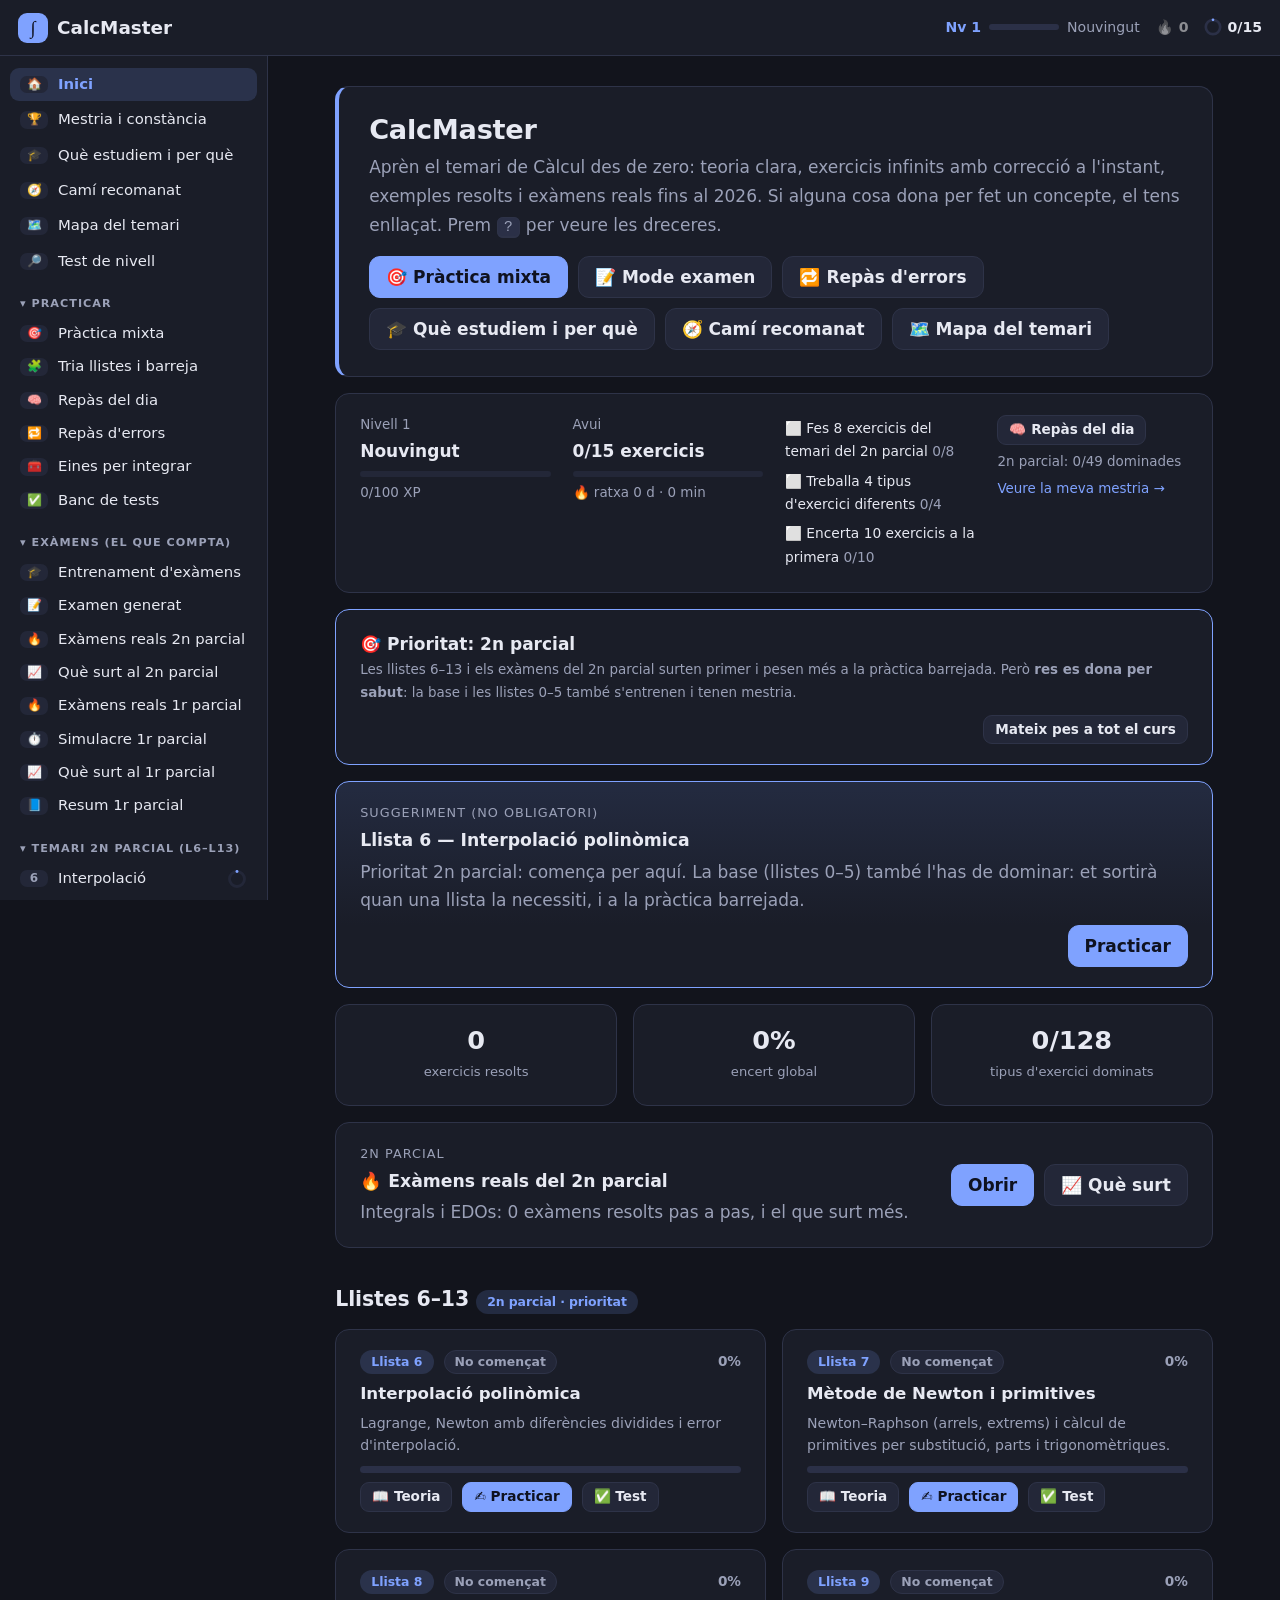
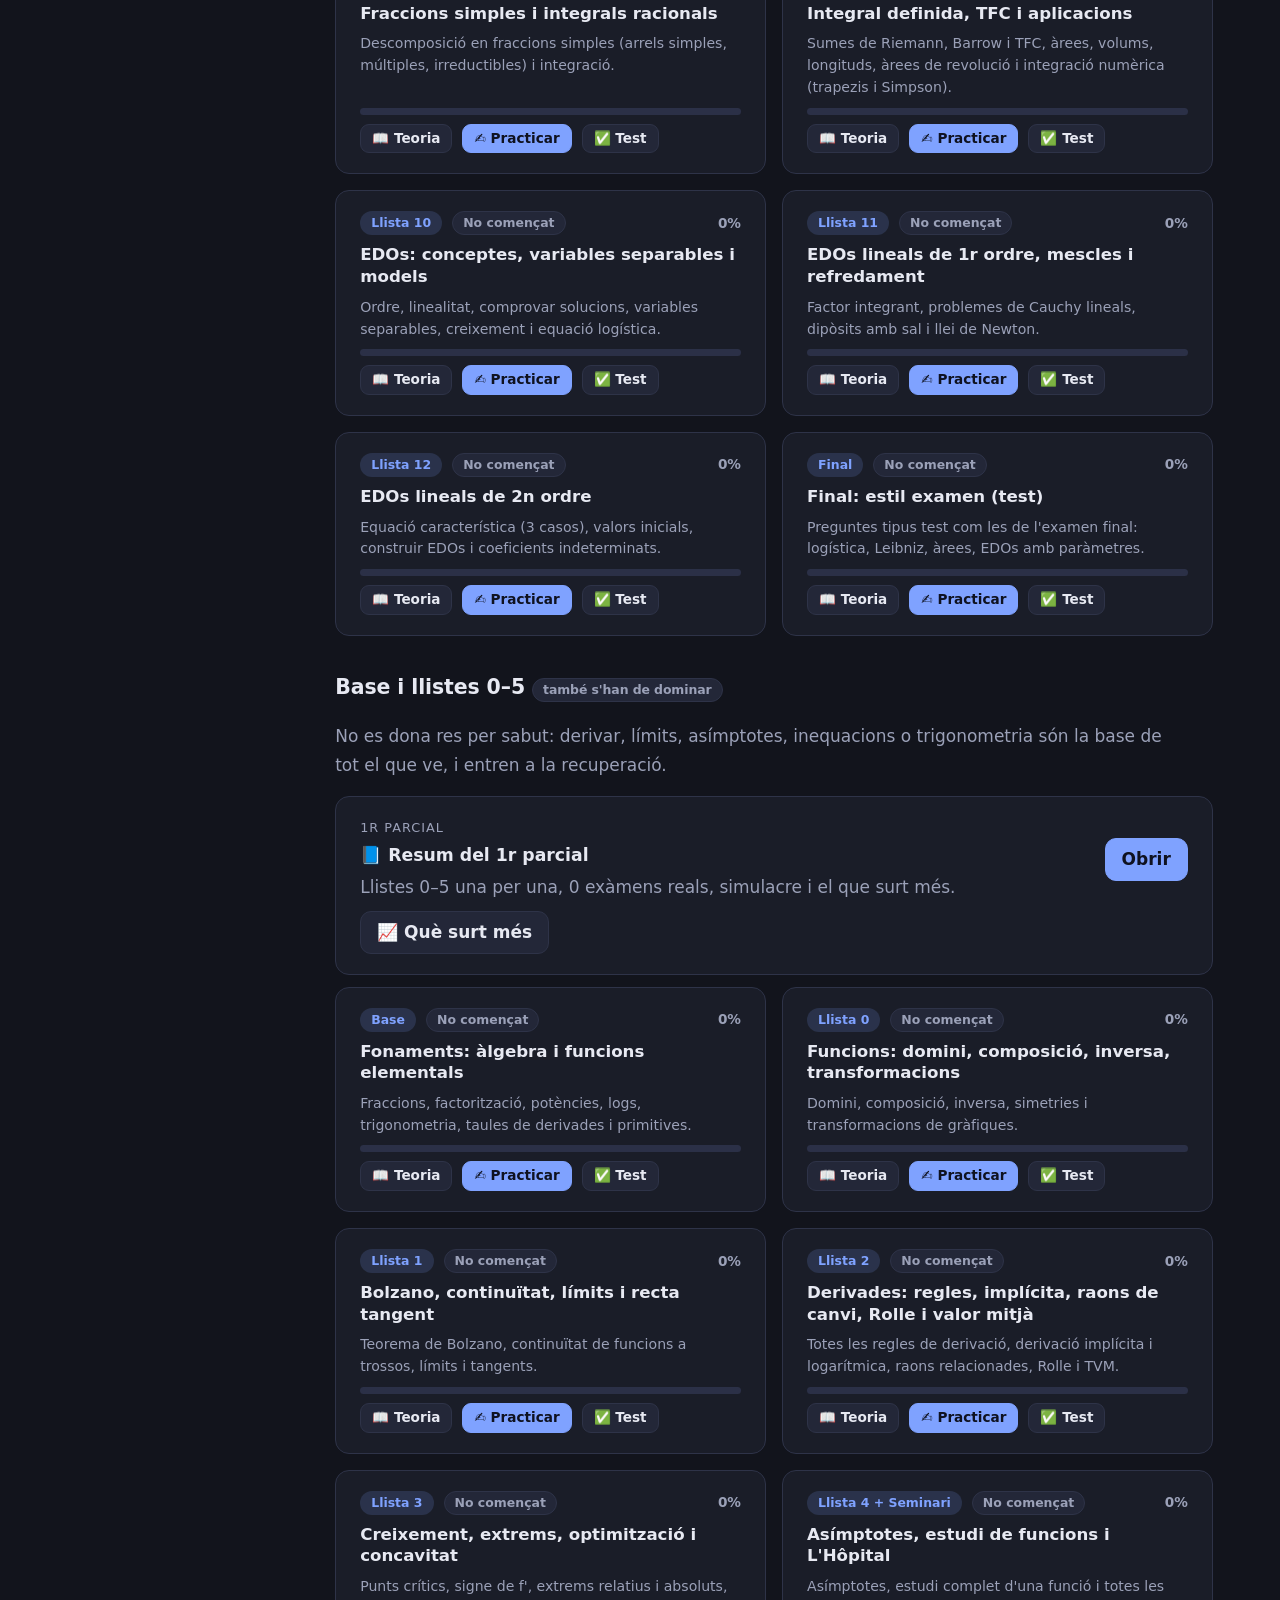
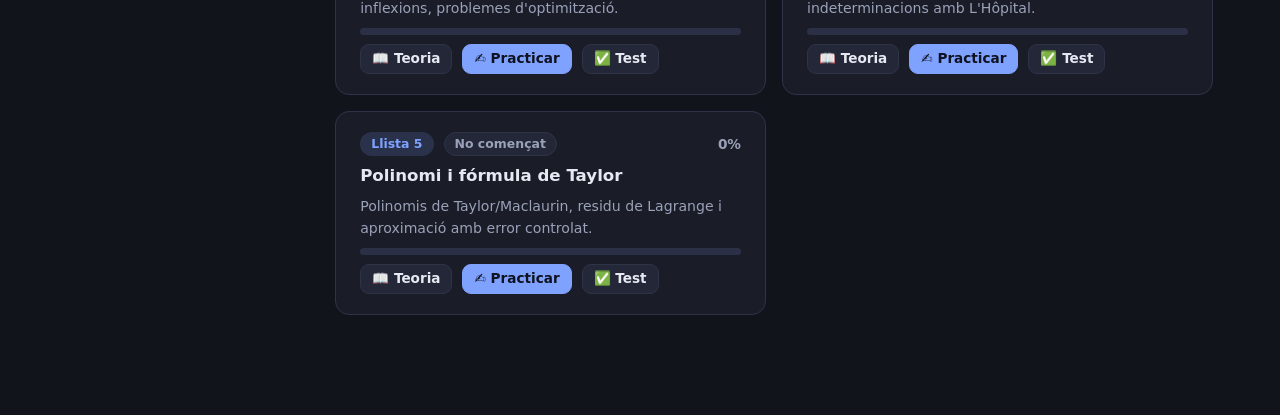
==== index.html @ 6af5364d "Add files via upload" ====
<!doctype html>
<html lang="ca" data-theme="dark">
<head>
<meta charset="utf-8">
<meta name="viewport" content="width=device-width, initial-scale=1">
<meta name="robots" content="noindex, nofollow, noarchive, nosnippet, noimageindex, noai, noimageai">
<meta name="googlebot" content="noindex, nofollow">
<meta name="referrer" content="no-referrer">
<title>CalcMaster — Càlcul</title>
<link rel="stylesheet" href="vendor/katex.min.css">
<link rel="stylesheet" href="css/style.css">
<link rel="icon" href="data:image/svg+xml,<svg xmlns=%22http://www.w3.org/2000/svg%22 viewBox=%220 0 100 100%22><text y=%22.9em%22 font-size=%2290%22>∫</text></svg>">
</head>
<body>
<header class="top">
  <button id="menuBtn" class="icon-btn" aria-label="Menú">☰</button>
  <a href="#/" class="brand"><span class="logo">∫</span> CalcMaster</a>
  <div class="top-stats" id="topStats"></div>
</header>

<div class="layout">
  <nav id="side" class="side" aria-label="Mòduls"></nav>
  <main id="app" class="main" tabindex="-1"></main>
</div>

<script src="vendor/katex.min.js"></script>
<script src="vendor/auto-render.min.js"></script>
<script src="js/math.js"></script>
<script src="js/core.js"></script>
<script src="js/helpers.js"></script>
<script src="js/mod_base.js"></script>
<script src="js/mod_l0.js"></script>
<script src="js/mod_l1.js"></script>
<script src="js/mod_l2.js"></script>
<script src="js/mod_l3.js"></script>
<script src="js/mod_l4.js"></script>
<script src="js/mod_l5.js"></script>
<script src="js/mod_l6.js"></script>
<script src="js/mod_l7.js"></script>
<script src="js/mod_l8.js"></script>
<script src="js/mod_l9.js"></script>
<script src="js/mod_l10.js"></script>
<script src="js/mod_l11.js"></script>
<script src="js/mod_l12.js"></script>
<script src="js/mod_l13.js"></script>
<script src="js/formulari.js"></script>
<script src="p1/legacy/mathparser.js"></script>
<script src="p1/legacy/gens.js"></script>
<script src="p1/legacy/examgen.js"></script>
<script src="p1/data/llistes.js"></script>
<script src="p1/data/exams.js"></script>
<script src="p1/data/quiz.js"></script>
<script src="p1/data/exam2026.js"></script>
<script src="p1/data/plan.js"></script>
<script src="p1/data/teoria.js"></script>
<script src="js/p1_gens.js"></script>
<script src="js/learn.js"></script>
<script src="js/gens_extra.js"></script>
<script src="js/examrel.js"></script>
<script src="js/app.js"></script>
<script src="js/guide.js"></script>
<script src="p2/data/exams_p2.js"></script>
<script src="js/p1_ui.js"></script>
<script src="js/p2_ui.js"></script>
<script src="js/examtrain.js"></script>
<script src="js/mestria.js"></script>
</body>
</html>
---- css/style.css ----
/* CalcMaster — estil fosc, pensat per estudiar sense cansar la vista */
:root {
  color-scheme: dark;
  --bg: #12141c; --panel: #1a1d28; --panel2: #232738; --panel3: #2b3047; --text: #e7e9f2; --muted: #9ba1b8; --border: #2e3348;
  --accent: #7fa2ff; --accent-soft: rgba(127, 162, 255, .16); --accent-ink: #0f1220;
  --ok: #4fd69c; --ok-soft: rgba(79, 214, 156, .13); --bad: #ff7b86; --bad-soft: rgba(255, 123, 134, .13); --warn: #ffc069; --warn-soft: rgba(255, 192, 105, .13);
  --grid: #272c42; --radius: 14px; --side: 268px; --top: 56px;
}
* { box-sizing: border-box; }
[hidden] { display: none !important; }
html { scrollbar-color: var(--panel3) var(--bg); }
.side { scrollbar-width: thin; scrollbar-color: var(--panel3) transparent; }
body { margin: 0; font-family: "Inter", "Segoe UI", system-ui, -apple-system, Roboto, sans-serif; background: var(--bg); color: var(--text); line-height: 1.7; font-size: 17px; }
a { color: var(--accent); text-decoration: none; }
a:hover { text-decoration: underline; }
button { font: inherit; cursor: pointer; color: inherit; }
code, kbd { background: var(--panel3); padding: .08em .45em; border-radius: 6px; font-size: .86em; }
kbd { border: 1px solid var(--border); border-bottom-width: 2px; font-family: ui-monospace, Menlo, Consolas, monospace; }
:focus-visible { outline: 2px solid var(--accent); outline-offset: 2px; }

/* ----- Capçalera ----- */
.top { position: sticky; top: 0; z-index: 30; display: flex; align-items: center; gap: 12px; height: var(--top); padding: 0 18px; background: var(--panel); border-bottom: 1px solid var(--border); }
.brand { font-weight: 800; font-size: 1.15rem; color: var(--text); display: flex; align-items: center; gap: 9px; }
.brand:hover { text-decoration: none; }
.logo { display: inline-grid; place-items: center; width: 30px; height: 30px; border-radius: 9px; background: var(--accent); color: var(--accent-ink); font-size: 1.15rem; font-family: serif; }
.top-stats { margin-left: auto; display: flex; gap: 16px; font-size: .88rem; color: var(--muted); }
.top-stats b { color: var(--text); }
.icon-btn { background: var(--panel2); border: 1px solid var(--border); border-radius: 10px; min-width: 36px; height: 36px; padding: 0 10px; font-size: 1rem; }
.icon-btn:hover { background: var(--panel3); }
#menuBtn { display: none; }

/* ----- Estructura ----- */
.layout { display: grid; grid-template-columns: var(--side) 1fr; min-height: calc(100vh - var(--top)); }
.side { background: var(--panel); border-right: 1px solid var(--border); padding: 12px 10px 24px; overflow-y: auto; position: sticky; top: var(--top); height: calc(100vh - var(--top)); font-size: .93rem; display: flex; flex-direction: column; gap: 2px; }
.side a.item { display: flex; align-items: center; gap: 10px; padding: 7px 10px; border-radius: 9px; color: var(--text); line-height: 1.3; }
.side a.item:hover { background: var(--panel2); text-decoration: none; }
.side a.item.active { background: var(--accent-soft); color: var(--accent); font-weight: 600; }
.side .num { min-width: 28px; text-align: center; font-size: .75rem; font-weight: 700; padding: 1px 4px; border-radius: 7px; background: var(--panel2); color: var(--muted); }
.side .t { flex: 1; }
.side details { margin: 6px 0 0; }
.side summary { list-style: none; cursor: pointer; padding: 8px 10px 4px; font-size: .7rem; letter-spacing: .09em; text-transform: uppercase; color: var(--muted); font-weight: 700; }
.side summary::-webkit-details-marker { display: none; }
.side summary::before { content: "▸ "; } .side details[open] > summary::before { content: "▾ "; }
.side .sidefoot { margin-top: auto; padding-top: 14px; display: flex; gap: 8px; flex-wrap: wrap; }
.ring { width: 20px; height: 20px; flex: none; }
.main { padding: 30px clamp(16px, 4vw, 52px) 100px; max-width: 980px; width: 100%; margin: 0 auto; outline: none; }

/* ----- Tipografia ----- */
h1 { font-size: 1.85rem; line-height: 1.25; margin: 0 0 6px; letter-spacing: -.01em; }
h2 { font-size: 1.28rem; margin: 34px 0 12px; letter-spacing: -.005em; }
h3 { font-size: 1.08rem; margin: 22px 0 8px; }
h4 { margin: 14px 0 6px; }
.lead { color: var(--muted); margin: 0 0 22px; max-width: 70ch; }
.muted { color: var(--muted); } .small { font-size: .84rem; }
p { max-width: 78ch; }

/* ----- Components base ----- */
.card { background: var(--panel); border: 1px solid var(--border); border-radius: var(--radius); padding: 20px 24px; }
.grid { display: grid; gap: 16px; }
.grid.cols2 { grid-template-columns: repeat(auto-fill, minmax(320px, 1fr)); }
.grid.cols3 { grid-template-columns: repeat(auto-fill, minmax(240px, 1fr)); }
.btn { display: inline-flex; align-items: center; gap: 8px; padding: 9px 16px; border-radius: 11px; border: 1px solid var(--border); background: var(--panel2); color: var(--text); font-weight: 600; line-height: 1.3; }
.btn:hover { background: var(--panel3); text-decoration: none; }
.btn.primary { background: var(--accent); border-color: var(--accent); color: var(--accent-ink); }
.btn.primary:hover { filter: brightness(1.08); }
.btn.ok { background: var(--ok); border-color: var(--ok); color: #08261a; }
.btn.ghost { background: transparent; }
.btn.danger { border-color: var(--bad); color: var(--bad); background: transparent; }
.btn.danger:hover { background: var(--bad-soft); }
.btn.sm { padding: 5px 11px; font-size: .85rem; border-radius: 9px; }
.btn:disabled { opacity: .45; cursor: not-allowed; }
.chip { display: inline-block; padding: 1px 10px; border-radius: 999px; background: var(--panel2); color: var(--muted); font-size: .78rem; font-weight: 600; border: 1px solid var(--border); line-height: 1.6; }
.chip.accent { background: var(--accent-soft); color: var(--accent); border-color: transparent; }
.chip.ok { background: var(--ok-soft); color: var(--ok); border-color: transparent; }
.chip.warn { background: var(--warn-soft); color: var(--warn); border-color: transparent; }
.row { display: flex; gap: 10px; flex-wrap: wrap; align-items: center; }
.spacer { flex: 1; }
.bar { height: 7px; border-radius: 6px; background: var(--panel3); overflow: hidden; }
.bar > i { display: block; height: 100%; width: 0; background: var(--accent); border-radius: 6px; transition: width .4s; }
.crumbs { font-size: .86rem; color: var(--muted); margin-bottom: 8px; display: flex; gap: 14px; align-items: center; flex-wrap: wrap; }
.modhead h1 { margin-bottom: 2px; } .modhead .lead { margin-bottom: 10px; }
select, input[type=number], .search { padding: 8px 11px; border-radius: 9px; border: 1px solid var(--border); background: var(--bg); color: var(--text); font: inherit; }
.search { width: 100%; }
.chk { display: inline-flex; align-items: center; gap: 7px; cursor: pointer; font-size: .92rem; }
.chk input, .mixopt input { width: 17px; height: 17px; accent-color: var(--accent); }

/* ----- Inici ----- */
.hero { background: var(--panel); border: 1px solid var(--border); border-left: 4px solid var(--accent); border-radius: var(--radius); padding: 26px 30px; }
.hero h1 { font-size: 1.7rem; }
.hero p { margin: 6px 0 16px; color: var(--muted); }
.stat { text-align: center; }
.stat b { display: block; font-size: 1.6rem; line-height: 1.2; }
.stat span { font-size: .82rem; color: var(--muted); }
.next-card { border-color: var(--accent); background: linear-gradient(180deg, var(--accent-soft), var(--panel) 70%); }
.modcard { display: flex; flex-direction: column; gap: 9px; }
.modcard h3 { margin: 0; font-size: 1.04rem; line-height: 1.3; }
.modcard p { margin: 0; color: var(--muted); font-size: .88rem; flex: 1; line-height: 1.55; }
.pct { font-weight: 800; font-size: .85rem; color: var(--muted); }
.toolcard { display: flex; flex-direction: column; gap: 4px; color: var(--text); } .toolcard:hover { text-decoration: none; border-color: var(--accent); } .toolcard span { color: var(--muted); font-size: .88rem; }
.examcard { display: block; color: var(--text); } .examcard:hover { text-decoration: none; border-color: var(--accent); } .examcard.hot { border-color: var(--warn); }

/* ----- Pestanyes ----- */
.tabs { display: flex; gap: 4px; border-bottom: 1px solid var(--border); margin: 10px 0 18px; flex-wrap: wrap; }
.tabs a { padding: 9px 15px; border-radius: 9px 9px 0 0; color: var(--muted); font-weight: 600; border-bottom: 3px solid transparent; }
.tabs a.active { color: var(--accent); border-bottom-color: var(--accent); }
.tabs a:hover { text-decoration: none; background: var(--panel2); }

/* ----- Teoria i apunts: seccions plegables, text aireat ----- */
.theory { line-height: 1.8; }
.theory p { margin: .7em 0; }
.theory ul, .theory ol { padding-left: 24px; } .theory li { margin: 6px 0; }
.tsec { border: 1px solid var(--border); border-radius: 12px; margin: 10px 0; background: var(--panel); }
.tsec > summary { cursor: pointer; padding: 13px 18px; font-weight: 700; font-size: 1.04rem; list-style: none; }
.tsec > summary::-webkit-details-marker { display: none; }
.tsec > summary::before { content: "▸"; display: inline-block; width: 1.2em; color: var(--accent); transition: transform .15s; }
.tsec[open] > summary::before { transform: rotate(90deg); }
.tsec[open] > summary { border-bottom: 1px solid var(--border); }
.tsec > .tbody { padding: 6px 20px 18px; }
details.theory { margin: 10px 0; } details.theory > summary { cursor: pointer; padding: 2px 0; }
.box { border-radius: 12px; padding: 12px 18px; margin: 14px 0; border: 1px solid var(--border); background: var(--panel2); overflow-x: auto; }
.box.formula { background: var(--accent-soft); border-color: transparent; }
.box.ex { background: var(--ok-soft); border-color: transparent; }
.box.warn { background: var(--warn-soft); border-color: transparent; }
table.tbl { border-collapse: collapse; margin: 12px 0; width: 100%; font-size: .95rem; }
table.tbl td, table.tbl th { border: 1px solid var(--border); padding: 8px 12px; text-align: left; vertical-align: top; }
table.tbl th { background: var(--panel2); }
.katex { font-size: 1.04em; }
.katex-display { overflow-x: auto; overflow-y: hidden; margin: .9em 0; padding: 2px 0; }

/* ----- Pràctica ----- */
.gen-chips { display: flex; flex-wrap: wrap; gap: 8px; margin: 4px 0 18px; }
.gchip { display: inline-flex; align-items: center; gap: 8px; padding: 5px 12px; border-radius: 999px; border: 1px solid var(--border); background: var(--panel); color: var(--text); font-size: .86rem; }
.gchip:hover { text-decoration: none; border-color: var(--accent); }
.gchip.active { border-color: var(--accent); background: var(--accent-soft); font-weight: 600; }
.dot { width: 9px; height: 9px; border-radius: 50%; background: var(--border); display: inline-block; }
.dot.m1 { background: var(--bad); } .dot.m2 { background: var(--warn); } .dot.m3 { background: var(--ok); }
.stars { color: var(--warn); letter-spacing: 1px; }
.sessbar { display: flex; gap: 16px; align-items: center; flex-wrap: wrap; margin-bottom: 14px; font-size: .9rem; color: var(--muted); }
.sessbar b { color: var(--text); }
.qcard { background: var(--panel); border: 1px solid var(--border); border-radius: var(--radius); padding: 22px 26px; margin-bottom: 20px; }
.qcard.ok { border-color: var(--ok); } .qcard.bad { border-color: var(--bad); }
.qcard.split { display: grid; grid-template-columns: minmax(0, 1fr); gap: 0 28px; }
.qmeta { display: flex; gap: 8px; align-items: center; flex-wrap: wrap; font-size: .82rem; color: var(--muted); margin-bottom: 12px; }
.qtext { font-size: 1.1rem; margin: 6px 0 16px; overflow-x: auto; line-height: 1.8; }
.qtext .katex { font-size: 1.1em; }
canvas.plot { width: 100%; max-width: 520px; height: 260px; border: 1px solid var(--border); border-radius: 12px; background: var(--panel2); margin: 4px 0 14px; display: block; }
.answers { display: grid; gap: 10px; margin: 8px 0 6px; }
.ansrow { display: flex; gap: 10px; align-items: center; flex-wrap: wrap; }
.ansrow label { min-width: 90px; }
input.ans { flex: 1; min-width: 180px; max-width: 460px; padding: 11px 14px; font: 1.05rem ui-monospace, "SF Mono", Menlo, Consolas, monospace; background: var(--bg); color: var(--text); border: 2px solid var(--border); border-radius: 11px; outline: none; }
input.ans:focus { border-color: var(--accent); }
input.ans.good { border-color: var(--ok); background: var(--ok-soft); }
input.ans.wrong { border-color: var(--bad); background: var(--bad-soft); }
.preview { min-height: 2.3em; color: var(--muted); padding: 2px 4px; overflow-x: auto; }
.mc { display: grid; gap: 8px; margin: 6px 0; counter-reset: opt; }
.mc label.opt { display: flex; gap: 12px; align-items: center; padding: 11px 15px; border: 2px solid var(--border); border-radius: 12px; cursor: pointer; background: var(--bg); }
.mc label.opt::before { counter-increment: opt; content: counter(opt); min-width: 22px; height: 22px; display: inline-grid; place-items: center; border-radius: 6px; background: var(--panel3); color: var(--muted); font-size: .78rem; font-weight: 700; }
.mc label.opt:hover { border-color: var(--accent); }
.mc label.opt.sel { border-color: var(--accent); background: var(--accent-soft); }
.mc label.opt.good { border-color: var(--ok); background: var(--ok-soft); }
.mc label.opt.wrong { border-color: var(--bad); background: var(--bad-soft); }
.mc input { display: none; }
.kbd { display: flex; flex-wrap: wrap; gap: 6px; margin: 6px 0 8px; }
.kbd button { padding: 2px 10px; border-radius: 8px; border: 1px solid var(--border); background: var(--panel2); font: .88rem ui-monospace, Menlo, monospace; }
.kbd button:hover { background: var(--accent-soft); }
.actions { display: flex; gap: 10px; flex-wrap: nowrap; margin: 8px 0 12px; }
.actions .btn { white-space: nowrap; }
.actions .btn:disabled { opacity: .45; cursor: default; }
@media (max-width: 520px) { .actions { flex-wrap: wrap; } }
.actions .btn kbd { margin-left: 4px; font-size: .72rem; opacity: .8; background: transparent; }
.qside { min-width: 0; }
.fb { margin-top: 14px; padding: 11px 16px; border-radius: 12px; font-weight: 600; }
.fb.ok { background: var(--ok-soft); color: var(--ok); } .fb.bad { background: var(--bad-soft); color: var(--bad); } .fb.info { background: var(--warn-soft); color: var(--warn); }
.fb a { text-decoration: underline; }
.hintbox { margin-top: 14px; padding: 12px 18px; border-radius: 12px; background: var(--warn-soft); border-left: 4px solid var(--warn); }
.hintbox ol { margin: 6px 0 0; padding-left: 22px; } .hintbox li { margin: 8px 0; }
.help { font-size: .86rem; color: var(--muted); margin-top: 8px; }
.help summary { cursor: pointer; }

/* ----- Solucions: pas a pas, ben separades ----- */
.sol { margin-top: 14px; padding: 16px 20px; border-radius: 12px; background: var(--panel2); border: 1px solid var(--border); }
.sol .tag { font-size: .72rem; text-transform: uppercase; letter-spacing: .1em; color: var(--ok); font-weight: 700; }
.sol .ans-line { margin: 8px 0 14px; padding: 12px 16px; border-radius: 10px; background: var(--ok-soft); font-size: 1.08rem; overflow-x: auto; }
.sol ol { list-style: none; counter-reset: st; margin: 0; padding: 0; }
.sol ol > li { counter-increment: st; position: relative; margin: 0 0 12px; padding: 10px 14px 10px 46px; background: var(--panel); border: 1px solid var(--border); border-radius: 10px; line-height: 1.8; overflow-x: auto; }
.sol ol > li::before { content: counter(st); position: absolute; left: 12px; top: 11px; width: 24px; height: 24px; display: grid; place-items: center; border-radius: 50%; background: var(--accent-soft); color: var(--accent); font-size: .8rem; font-weight: 700; }
.solbox { margin-top: 10px; padding: 14px 18px; border-radius: 12px; background: var(--panel2); border: 1px solid var(--border); overflow-x: auto; }
.solbox .st { margin: 0 0 12px; padding: 10px 14px; background: var(--panel); border: 1px solid var(--border); border-left: 3px solid var(--accent); border-radius: 8px; line-height: 1.85; }
.solbox .st:last-child { margin-bottom: 0; }
.solbox .st.res { border-left-color: var(--ok); background: var(--ok-soft); }
.solbox .katex-display { margin: .6em 0; }

/* ----- Examen ----- */
.exam-top { position: sticky; top: var(--top); z-index: 20; display: flex; gap: 14px; align-items: center; padding: 10px 16px; background: var(--panel); border: 1px solid var(--border); border-radius: 12px; margin-bottom: 14px; }
.timer { font: 700 1.25rem ui-monospace, Menlo, monospace; } .timer.low { color: var(--bad); }
.qnum { display: inline-grid; place-items: center; min-width: 28px; height: 28px; border-radius: 8px; background: var(--accent); color: var(--accent-ink); font-weight: 700; padding: 0 6px; }
.score-big { font-size: 3rem; font-weight: 800; line-height: 1; }
.pill-row { display: flex; gap: 8px; flex-wrap: wrap; }
.optlist label { display: flex; gap: 8px; align-items: center; padding: 6px 0; }

/* ----- Mapa de progrés ----- */
.hm { width: 100%; border-collapse: collapse; font-size: .9rem; }
.hm td, .hm th { padding: 7px 8px; border-bottom: 1px solid var(--border); text-align: left; }
.hm .cell { display: inline-block; min-width: 54px; padding: 2px 8px; border-radius: 8px; text-align: center; font-weight: 700; font-size: .8rem; }
.cell.m0 { background: var(--panel2); color: var(--muted); } .cell.m1 { background: var(--bad-soft); color: var(--bad); } .cell.m2 { background: var(--warn-soft); color: var(--warn); } .cell.m3 { background: var(--ok-soft); color: var(--ok); }

/* ----- Camí recomanat ----- */
.path { position: relative; margin: 10px 0 0 14px; padding-left: 28px; border-left: 2px solid var(--border); }
.pstep { position: relative; padding: 14px 18px; margin: 0 0 14px; background: var(--panel); border: 1px solid var(--border); border-radius: var(--radius); }
.pstep::before { content: ""; position: absolute; left: -37px; top: 22px; width: 14px; height: 14px; border-radius: 50%; background: var(--panel3); border: 2px solid var(--border); }
.pstep.done::before { background: var(--ok); border-color: var(--ok); } .pstep.cur::before { background: var(--accent); border-color: var(--accent); box-shadow: 0 0 0 5px var(--accent-soft); }
.pstep.cur { border-color: var(--accent); }
.pstep h3 { margin: 0 0 2px; font-size: 1.02rem; }
.tipcard { margin: 0 0 14px; padding: 10px 16px; border-radius: 12px; background: var(--accent-soft); border: 1px solid transparent; font-size: .94rem; }
.tipcard ul { margin: 4px 0; padding-left: 20px; }
.tipcard .x { float: right; background: none; border: 0; color: var(--muted); font-size: 1.1rem; line-height: 1; }

/* ----- 1r Parcial ----- */
.litem.isdone { border-color: var(--ok); }
.litem, .epart, .exprob { margin-bottom: 14px; }
.chkrow { margin-top: 8px; gap: 8px; } .chkrow input.ans { width: 160px; min-width: 120px; }
.okc { color: var(--ok); font-weight: 700; } .badc { color: var(--bad); font-weight: 700; }
.tier { display: inline-grid; place-items: center; width: 26px; height: 26px; border-radius: 8px; font-weight: 800; color: #14161f; background: var(--muted); flex: none; }
.tier.tS { background: var(--bad); } .tier.tA { background: var(--warn); } .tier.tB { background: var(--accent); }
.topicrow { padding: 8px 0; border-bottom: 1px solid var(--border); } .topicrow:last-child { border: 0; }
table.temes td.c { text-align: center; color: var(--accent); font-size: 1.1rem; } table.temes th { font-size: .72rem; }
.exampart { padding: 10px 0; border-top: 1px dashed var(--border); } .exampart:first-of-type { border-top: 0; }
.soltoggle { margin-top: 8px; }
.mixgrid { display: grid; grid-template-columns: repeat(auto-fill, minmax(240px, 1fr)); gap: 8px; }
.mixopt { display: flex; align-items: center; gap: 9px; padding: 8px 12px; border: 1px solid var(--border); border-radius: 10px; background: var(--panel2); cursor: pointer; }
.mixopt .t { flex: 1; } .mixopt .num { font-weight: 700; font-size: .78rem; color: var(--muted); }
.mixh { margin: 16px 0 8px; font-size: .74rem; text-transform: uppercase; letter-spacing: .09em; color: var(--muted); }
.frame { width: 100%; height: 78vh; border: 1px solid var(--border); border-radius: var(--radius); background: var(--panel); }
.resrow { padding: 7px 0; border-bottom: 1px solid var(--border); } .resrow:last-child { border: 0; }
.xq { background: var(--panel); border: 1px solid var(--border); border-radius: var(--radius); padding: 16px 20px; margin: 14px 0; display: flex; flex-direction: column; gap: 9px; }
.xq-stem { line-height: 1.7; } .xq-stem .chip { margin-left: 8px; }
.xopt { text-align: left; padding: 10px 14px; border-radius: 10px; border: 1px solid var(--border); background: var(--bg); color: var(--text); font: inherit; }
.xopt:hover:not(:disabled) { border-color: var(--accent); } .xopt.sel { border-color: var(--accent); background: var(--accent-soft); }
.xopt.good { border-color: var(--ok); background: var(--ok-soft); } .xopt.wrong { border-color: var(--bad); background: var(--bad-soft); } .xopt:disabled { cursor: default; }
.xl { font-weight: 700; color: var(--muted); margin-right: 6px; }
.xq-exp { padding: 11px 14px; border-radius: 10px; background: var(--panel2); border-left: 4px solid var(--accent); }
.plot { margin: 12px 0; } .plot-svg { width: 100%; max-width: 460px; background: var(--panel); border: 1px solid var(--border); border-radius: 10px; }
.plot-grid { stroke: var(--grid); stroke-width: 1; } .plot-axis { stroke: var(--muted); stroke-width: 1.3; } .plot-label { fill: var(--muted); font-size: 10px; }
.plot-asym { stroke: var(--warn); stroke-dasharray: 5 4; stroke-width: 1.4; } .plot-curve { fill: none; stroke: var(--accent); stroke-width: 2.4; } .plot-pt { fill: var(--bad); }

/* ----- Referències «cal saber» i panell lateral de teoria ----- */
.refs { display: flex; flex-wrap: wrap; gap: 6px; align-items: center; margin: 10px 0 4px; font-size: .86rem; }
.refs .rlab { color: var(--muted); font-weight: 600; margin-right: 2px; }
.ref { display: inline-flex; align-items: center; gap: 5px; padding: 2px 10px; border-radius: 999px; border: 1px dashed var(--accent); background: transparent; color: var(--accent); font-size: .84rem; font-weight: 600; line-height: 1.6; }
.ref::before { content: "📖"; font-size: .8em; }
.ref:hover { background: var(--accent-soft); border-style: solid; }
.fb .refs { font-weight: 400; }
.drawer { position: fixed; z-index: 60; top: var(--top); right: 0; bottom: 0; width: min(560px, 100vw); background: var(--panel); border-left: 1px solid var(--border); box-shadow: -18px 0 40px rgba(0, 0, 0, .45); display: flex; flex-direction: column; }
.drawer[hidden] { display: none; }
.dhead { display: flex; align-items: center; gap: 10px; padding: 12px 18px; border-bottom: 1px solid var(--border); font-size: 1.05rem; }
.dhead .x { margin-left: auto; background: var(--panel2); border: 1px solid var(--border); border-radius: 9px; width: 34px; height: 34px; font-size: 1.2rem; line-height: 1; }
.dbody { padding: 14px 20px 40px; overflow-y: auto; flex: 1; }
.dbody h3 { margin-top: 18px; }
.dshort { padding: 12px 16px; border-radius: 12px; background: var(--accent-soft); line-height: 1.8; }

/* ----- Introducció de cada llista ----- */
.intro { padding: 16px 20px; margin: 0 0 16px; border-radius: var(--radius); background: linear-gradient(180deg, var(--accent-soft), var(--panel) 85%); border: 1px solid var(--border); }
.intro .ilab { font-size: .75rem; text-transform: uppercase; letter-spacing: .09em; font-weight: 700; color: var(--accent); }
.intro p { margin: 6px 0; }

/* ----- Pràctica: selector i columna d'ajuda ----- */
.gensel { display: grid; grid-template-columns: auto minmax(0, 1fr) auto; gap: 8px 12px; align-items: center; padding: 12px 16px; margin: 0 0 14px; background: var(--panel); border: 1px solid var(--border); border-radius: var(--radius); }
.gensel label { font-weight: 700; font-size: .92rem; }
.gensel select { width: 100%; min-width: 0; }
.gensel .gdesc { grid-column: 1 / -1; color: var(--muted); font-size: .92rem; line-height: 1.6; }
@media (max-width: 640px) { .gensel { grid-template-columns: 1fr; } }
.needbox { padding: 12px 16px; border-radius: 12px; background: var(--panel2); border: 1px solid var(--border); font-size: .93rem; line-height: 1.6; }
.needbox .about > div { margin-top: 2px; }
.needbox .refs { margin-bottom: 0; }
.sol.example { border-color: var(--accent); }
.sol.example .tag { color: var(--accent); }
.sol .qtext { font-size: 1rem; margin: 6px 0 4px; }

/* ----- Test de nivell ----- */
.diag { display: grid; gap: 6px; }
.drow { display: grid; grid-template-columns: 34px 1fr auto; gap: 10px; align-items: center; padding: 8px 12px; border-radius: 10px; border: 1px solid var(--border); color: var(--text); background: var(--panel2); }
.drow:hover { text-decoration: none; border-color: var(--accent); }
.drow .dn { font-weight: 800; color: var(--muted); text-align: center; }
.drow.good b { color: var(--ok); } .drow.mid b { color: var(--warn); } .drow.bad b { color: var(--bad); }
.drow.bad { border-left: 4px solid var(--bad); } .drow.mid { border-left: 4px solid var(--warn); } .drow.good { border-left: 4px solid var(--ok); }
canvas.plot.big { max-width: none; height: 380px; margin-top: 14px; }
input.ans.num { flex: 0 0 90px; min-width: 70px; }

/* ----- Què surt més ----- */
.legend { display: flex; flex-wrap: wrap; gap: 8px 20px; margin: 0 0 6px; color: var(--muted); font-size: .9rem; }
.legend > span { display: inline-flex; gap: 8px; align-items: center; }
.legend .tier, h2 .tier { width: 24px; height: 24px; font-size: .85rem; }
h2 .tier { margin-right: 6px; vertical-align: -3px; }
.topics { display: grid; gap: 14px; grid-template-columns: repeat(auto-fill, minmax(380px, 1fr)); }
.topic { background: var(--panel); border: 1px solid var(--border); border-left: 4px solid var(--muted); border-radius: var(--radius); padding: 16px 18px; display: flex; flex-direction: column; gap: 10px; margin: 0; }
.topic.tS { border-left-color: var(--bad); } .topic.tA { border-left-color: var(--warn); } .topic.tB { border-left-color: var(--accent); }
.topic p { margin: 0; color: var(--muted); font-size: .92rem; line-height: 1.6; }
.topic-h { display: grid; grid-template-columns: auto 1fr auto; gap: 12px; align-items: start; }
.topic-t b { line-height: 1.35; display: block; }
.freq { text-align: right; line-height: 1.1; } .freq b { font-size: 1.3rem; display: block; } .freq span { font-size: .72rem; color: var(--muted); }
.freqbar { height: 6px; border-radius: 6px; background: var(--panel3); overflow: hidden; } .freqbar i { display: block; height: 100%; background: var(--accent); border-radius: 6px; }
.topic.tS .freqbar i { background: var(--bad); } .topic.tA .freqbar i { background: var(--warn); }
.years { display: flex; flex-wrap: wrap; gap: 4px; }
.yr { font-size: .7rem; padding: 1px 6px; border-radius: 6px; background: var(--panel2); color: var(--muted); opacity: .55; font-weight: 600; }
.yr.on { background: var(--accent-soft); color: var(--accent); opacity: 1; }
@media (max-width: 520px) { .topics { grid-template-columns: 1fr; } }

/* ----- Mapa del temari ----- */
.main:has(.graphwrap) { max-width: 1240px; }
.mapbar { display: flex; flex-wrap: wrap; gap: 12px 24px; align-items: center; margin: 0 0 14px; padding: 12px 16px; background: var(--panel); border: 1px solid var(--border); border-radius: var(--radius); }
.mapbar .seg { display: flex; gap: 6px; }
.maplegend { display: flex; gap: 14px; flex-wrap: wrap; font-size: .85rem; color: var(--muted); }
.maplegend span { display: inline-flex; align-items: center; gap: 6px; }
.lg { width: 14px; height: 14px; border-radius: 4px; display: inline-block; border: 2px solid var(--border); background: var(--panel2); }
.lg.s1 { border-color: var(--bad); background: var(--bad-soft); } .lg.s2 { border-color: var(--warn); background: var(--warn-soft); } .lg.s3 { border-color: var(--ok); background: var(--ok); }
.mapprog { margin-left: auto; min-width: 190px; font-size: .88rem; color: var(--muted); } .mapprog b { color: var(--ok); font-size: 1.05rem; } .mapprog .bar > i { background: var(--ok); }
.graphwrap { background: var(--panel); border: 1px solid var(--border); border-radius: var(--radius); padding: 10px; }
svg.graph { width: 100%; height: auto; display: block; font-family: inherit; }
svg.graph .band { stroke: var(--grid); stroke-dasharray: 3 5; }
svg.graph .rowlab { fill: var(--muted); font-size: 12px; font-weight: 700; }
svg.graph .edge { fill: none; stroke: var(--panel3); stroke-width: 1.6; transition: opacity .15s; }
svg.graph .edge.ok { stroke: rgba(79, 214, 156, .55); }
svg.graph .arrow { fill: var(--panel3); } svg.graph .arrow.ok { fill: rgba(79, 214, 156, .8); }
svg.graph .gnode { cursor: pointer; transition: opacity .15s; outline: none; }
svg.graph .nbox { fill: var(--panel2); stroke: var(--border); stroke-width: 1.5; }
svg.graph .ntxt { fill: var(--text); font-size: 12.5px; font-weight: 600; }
svg.graph .nbar { fill: var(--panel3); } svg.graph .nfill { fill: var(--accent); }
svg.graph .s1 .nbox { fill: var(--bad-soft); stroke: var(--bad); } svg.graph .s1 .nfill { fill: var(--bad); }
svg.graph .s2 .nbox { fill: var(--warn-soft); stroke: var(--warn); } svg.graph .s2 .nfill { fill: var(--warn); }
svg.graph .s3 .nbox { fill: rgba(79, 214, 156, .22); stroke: var(--ok); stroke-width: 2.2; } svg.graph .s3 .nfill { fill: var(--ok); }
svg.graph .ncheck { fill: var(--ok); font-size: 15px; font-weight: 800; }
svg.graph .gnode:hover .nbox, svg.graph .gnode:focus .nbox { stroke: var(--accent); stroke-width: 2.6; }
svg.graph.focus .gnode:not(.on) { opacity: .22; }
svg.graph.focus .edge { opacity: .12; }
svg.graph.focus .edge.on { opacity: 1; stroke: var(--accent); stroke-width: 2.4; }
svg.graph.focus .gnode.anc .nbox { stroke-dasharray: 5 3; }
.mapgens { display: grid; gap: 4px; margin: 0 0 14px; padding: 10px 12px; border-radius: 12px; background: var(--panel2); }
.mapgens .gl { display: grid; grid-template-columns: 12px 1fr auto; gap: 8px; align-items: center; padding: 4px 6px; border-radius: 8px; color: var(--text); font-size: .92rem; }
.mapgens .gl:hover { background: var(--panel3); text-decoration: none; }

/* ----- On som (context de cada llista) ----- */
.onsom { margin: 0 0 12px; border: 1px solid var(--border); border-radius: 12px; background: var(--panel); }
.onsom > summary { list-style: none; cursor: pointer; display: flex; flex-wrap: wrap; gap: 4px 14px; align-items: baseline; padding: 9px 14px; font-size: .92rem; }
.onsom > summary::-webkit-details-marker { display: none; }
.onsom > summary::after { content: "Per què? ▸"; margin-left: auto; color: var(--accent); font-size: .82rem; font-weight: 600; }
.onsom[open] > summary::after { content: "Amaga ▾"; }
.onsom .ob { font-weight: 700; color: var(--accent); white-space: nowrap; }
.onsom .oq { font-weight: 600; }
.onsom .ox { color: var(--muted); font-size: .82rem; }
.onsom[open] > summary { border-bottom: 1px solid var(--border); }
.onsom .ogrid { display: grid; grid-template-columns: repeat(auto-fit, minmax(220px, 1fr)); gap: 12px; padding: 12px 14px 4px; }
.onsom .ogrid b { font-size: .74rem; text-transform: uppercase; letter-spacing: .08em; color: var(--muted); }
.onsom .ogrid p { margin: 4px 0 0; font-size: .93rem; line-height: 1.6; }
.onsom > .small { padding: 4px 14px 12px; }

/* ----- Què estudiem i per què ----- */
.blocs { display: grid; gap: 0; }
.barrow { text-align: center; color: var(--muted); font-size: 1.3rem; line-height: 1.6; }
.bloc { background: var(--panel); border: 1px solid var(--border); border-left: 4px solid var(--accent); border-radius: var(--radius); padding: 16px 20px; }
.bloc .bh { display: grid; grid-template-columns: auto 1fr auto; gap: 14px; align-items: center; }
.bloc .bn { width: 36px; height: 36px; border-radius: 10px; display: grid; place-items: center; background: var(--accent); color: var(--accent-ink); font-weight: 800; font-size: 1.1rem; }
.bloc .bq { color: var(--accent); font-weight: 600; font-size: .95rem; }
.bloc p { margin: 10px 0; color: var(--muted); }
.bitems { list-style: none; padding: 0; margin: 0; display: grid; gap: 6px; }
.bitems li { display: flex; flex-wrap: wrap; gap: 6px 12px; align-items: center; justify-content: space-between; padding: 6px 10px; border-radius: 9px; background: var(--panel2); font-size: .93rem; }
.mls { display: inline-flex; gap: 6px; flex-wrap: wrap; }
.mlink { display: inline-block; padding: 1px 9px; border-radius: 999px; font-size: .78rem; font-weight: 700; border: 1.5px solid var(--border); color: var(--text); background: var(--panel); white-space: nowrap; }
.mlink:hover { text-decoration: none; border-color: var(--accent); }
.mlink.s1 { border-color: var(--bad); color: var(--bad); } .mlink.s2 { border-color: var(--warn); color: var(--warn); } .mlink.s3 { border-color: var(--ok); background: var(--ok); color: #08261a; }
.chain { display: flex; flex-wrap: wrap; gap: 6px 8px; align-items: center; color: var(--muted); }
.chain > span { padding: 3px 11px; border-radius: 9px; background: var(--panel2); color: var(--text); font-weight: 600; font-size: .9rem; }
.chain > p { flex-basis: 100%; }
.tablewrap { overflow-x: auto; padding: 8px; }
table.story { font-size: .9rem; margin: 0; } table.story td { line-height: 1.55; } table.story td:first-child { white-space: nowrap; }
.rules { margin: 0 0 8px; padding-left: 20px; } .rules li { margin: 6px 0; }
.calc .cin { display: grid; grid-template-columns: repeat(auto-fit, minmax(150px, 1fr)); gap: 12px; }
.calc label { display: grid; gap: 4px; font-weight: 600; font-size: .9rem; }
.calc input.ans { max-width: none; min-width: 0; }
.nout { margin-top: 14px; padding: 12px 16px; border-radius: 12px; background: var(--panel2); line-height: 1.7; }
.nout.ok { background: var(--ok-soft); color: var(--text); border-left: 4px solid var(--ok); }
.nout.warn { background: var(--warn-soft); border-left: 4px solid var(--warn); }
.nout.bad { background: var(--bad-soft); border-left: 4px solid var(--bad); }

/* ----- Ajuda de dreceres ----- */
.overlay { position: fixed; inset: 0; z-index: 100; background: rgba(5, 6, 12, .7); display: grid; place-items: center; padding: 16px; }
.overlay .dlg { background: var(--panel); border: 1px solid var(--border); border-radius: 16px; padding: 22px 28px; max-width: 640px; width: 100%; max-height: 86vh; overflow: auto; }
.keys { display: grid; grid-template-columns: auto 1fr; gap: 8px 18px; align-items: center; }

/* ----- Pantalles amples: pregunta a l'esquerra, ajuda/solució a la dreta (sense pujar ni baixar) ----- */
@media (min-width: 1180px) {
  .main:has(.qcard.split) { max-width: 1360px; }
  .qcard.split { grid-template-columns: minmax(0, 1fr) minmax(0, 1fr); align-items: start; }
  .qcard.split .qside { position: sticky; top: calc(var(--top) + 14px); max-height: calc(100vh - var(--top) - 40px); overflow-y: auto; padding-right: 4px; }
  .qcard.split .qside > :first-child { margin-top: 0; }
}
@media (max-width: 860px) {
  .layout { grid-template-columns: 1fr; }
  .side { position: fixed; z-index: 40; left: 0; top: var(--top); width: 84vw; max-width: 320px; transform: translateX(-102%); transition: transform .25s; }
  body.menu-open .side { transform: none; }
  #menuBtn { display: inline-block; }
  .top-stats .hide-sm { display: none; }
  h1 { font-size: 1.5rem; }
  .qcard { padding: 18px 16px; }
}
@media print { .top, .side, .actions, .kbd { display: none !important; } .layout { display: block; } body { background: #fff; color: #000; } }

/* ------------------------------ Mestria i constància ------------------------------ */
:root { --r0: #5a6078; --r1: #ff7b86; --r2: #ff9f6b; --r3: #ffc069; --r4: #7fa2ff; --r5: #4fd69c; --r6: #f5c542; }
.rk { display: inline-block; padding: 0 9px; border-radius: 999px; font-size: .76rem; font-weight: 700; line-height: 1.7; border: 1px solid currentColor; white-space: nowrap; }
.rk.r0 { color: var(--muted); } .rk.r1 { color: var(--r1); } .rk.r2 { color: var(--r2); } .rk.r3 { color: var(--r3); } .rk.r4 { color: var(--r4); }
.rk.r5 { color: var(--r5); background: var(--ok-soft); } .rk.r6 { color: var(--r6); background: rgba(245, 197, 66, .14); box-shadow: 0 0 10px rgba(245, 197, 66, .25); }
.dot.r0 { background: var(--r0); } .dot.r1 { background: var(--r1); } .dot.r2 { background: var(--r2); } .dot.r3 { background: var(--r3); } .dot.r4 { background: var(--r4); } .dot.r5 { background: var(--r5); } .dot.r6 { background: var(--r6); }
.mbar { display: flex; height: 10px; border-radius: 6px; overflow: hidden; background: var(--panel2); margin: 6px 0; min-width: 80px; }
.mbar.big { height: 16px; }
.mbar i, .mbar1 i { display: block; height: 100%; }
.mbar i.r1, .mbar1 i.r1 { background: var(--r1); } .mbar i.r2, .mbar1 i.r2 { background: var(--r2); } .mbar i.r3, .mbar1 i.r3 { background: var(--r3); }
.mbar i.r4, .mbar1 i.r4 { background: var(--r4); } .mbar i.r5, .mbar1 i.r5 { background: var(--r5); } .mbar i.r6, .mbar1 i.r6 { background: var(--r6); }
.mbar1 { height: 6px; border-radius: 4px; overflow: hidden; background: var(--panel2); margin: 5px 0; }
.mbar1.big { height: 10px; }
.mbar1 i { border-radius: 4px; transition: width .4s; }
.rankline { margin-bottom: 10px; padding-bottom: 8px; border-bottom: 1px dashed var(--border); }
.rankline .row { gap: 8px; flex-wrap: wrap; }
.gain { margin-top: 8px; padding-top: 6px; border-top: 1px dashed var(--border); font-size: .86rem; }
/* barra superior */
.tlvl { display: inline-flex; align-items: center; gap: 8px; color: var(--text); text-decoration: none; }
.tlvl .lv { font-weight: 800; color: var(--accent); }
.xpbar { width: 70px; height: 6px; border-radius: 4px; background: var(--panel3); overflow: hidden; display: inline-block; }
.xpbar i { display: block; height: 100%; background: var(--accent); }
.tchip { display: inline-flex; align-items: center; gap: 5px; color: var(--muted); text-decoration: none; }
.tchip b { color: var(--text); } .tchip.off { opacity: .55; filter: grayscale(1); }
.gring { width: 18px; height: 18px; }
.top-stats { align-items: center; }
/* avisos */
#toasts { position: fixed; right: 16px; bottom: 16px; z-index: 80; display: flex; flex-direction: column; gap: 8px; pointer-events: none; max-width: min(360px, calc(100vw - 32px)); }
.toast { display: flex; gap: 10px; align-items: center; padding: 10px 14px; border-radius: 12px; background: var(--panel3); border: 1px solid var(--border); box-shadow: 0 8px 24px rgba(0, 0, 0, .35); animation: tin .25s ease-out; transition: opacity .4s, transform .4s; }
.toast.out { opacity: 0; transform: translateY(8px); }
.toast .ti { font-size: 1.5rem; }
@keyframes tin { from { opacity: 0; transform: translateY(10px); } to { opacity: 1; transform: none; } }
/* pàgina */
.grid.cols4 { grid-template-columns: repeat(auto-fill, minmax(200px, 1fr)); }
.mstats .stat .mbar1 { margin: 8px auto 4px; max-width: 160px; }
.mis > div { padding: 3px 0; } .mis .done { color: var(--muted); text-decoration: line-through; }
.mstrip { display: grid; grid-template-columns: repeat(auto-fit, minmax(190px, 1fr)); gap: 14px 22px; align-items: start; }
.mstrip .mcol b { display: block; }
.mstrip .mis { font-size: .86rem; }
.lrow { display: grid; grid-template-columns: minmax(130px, 1.2fr) 2fr auto auto; gap: 10px; align-items: center; padding: 5px 0; border-bottom: 1px solid var(--border); }
.lrow:last-child { border-bottom: 0; }
.lrow .ln { display: flex; gap: 8px; align-items: center; color: var(--text); text-decoration: none; min-width: 0; }
.lrow .ln span:last-child { overflow: hidden; text-overflow: ellipsis; white-space: nowrap; }
.lrow .num { color: var(--muted); font-size: .8rem; min-width: 2.2em; }
.achgrid { display: grid; grid-template-columns: repeat(auto-fill, minmax(220px, 1fr)); gap: 10px; }
.ach { display: flex; gap: 10px; align-items: center; padding: 10px 12px; border-radius: 12px; background: var(--panel); border: 1px solid var(--border); opacity: .5; }
.ach.on { opacity: 1; border-color: var(--ok); background: var(--ok-soft); }
.ach .ai { font-size: 1.5rem; }
.heat { margin: 4px 0 10px; }
.hgrid { display: grid; grid-auto-flow: column; grid-auto-columns: 1fr; gap: 3px; }
.hcol { display: grid; grid-template-rows: repeat(7, 1fr); gap: 3px; }
.hgrid i, .hleg i { display: block; aspect-ratio: 1; border-radius: 3px; background: var(--panel2); min-width: 8px; }
.hleg { display: flex; gap: 4px; align-items: center; justify-content: flex-end; margin-top: 6px; }
.hleg i { width: 11px; }
.h1 { background: rgba(79, 214, 156, .3) !important; } .h2 { background: rgba(79, 214, 156, .55) !important; } .h3 { background: rgba(79, 214, 156, .8) !important; } .h4 { background: var(--ok) !important; }
.hf { background: transparent !important; border: 1px dashed var(--border); }
.hmon { display: grid; font-size: .7rem; color: var(--muted); margin-bottom: 3px; }
.wk { width: 100%; font-size: .88rem; border-collapse: collapse; }
.wk td, .wk th { padding: 3px 6px; text-align: left; } .wk th { color: var(--muted); font-weight: 600; }
ul.tight { margin: 8px 0; padding-left: 20px; } ul.tight li { margin: 4px 0; }
details.card > summary { cursor: pointer; font-weight: 600; }
.hm.sk td { padding: 4px 8px; }
.certres { display: grid; gap: 8px; margin-top: 12px; }
.certres .okb { border-left: 3px solid var(--ok); } .certres .badb { border-left: 3px solid var(--bad); }
@media (max-width: 640px) { .lrow { grid-template-columns: 1fr auto; } .lrow .mbar { grid-column: 1 / -1; grid-row: 2; } .xpbar { width: 44px; } }
.mstats .stat span { display: block; }
.lrow { grid-template-columns: minmax(160px, 1fr) minmax(80px, 1.6fr) 3.5em auto; }
@media (min-width: 900px) { #toasts { right: auto; left: 16px; max-width: 236px; } .toast { padding: 8px 10px; } .toast .ti { font-size: 1.2rem; } }
.tlvl .lv { white-space: nowrap; }
@media (max-width: 640px) { .tlvl .xpbar { display: none; } .top-stats { gap: 10px; } }

/* ---- 2n parcial ---- */
.p2mod { display: grid; grid-template-columns: 34px minmax(0, 1fr) minmax(80px, 1.2fr) 44px; gap: 10px; align-items: center; padding: 7px 0; border-bottom: 1px solid var(--border); color: var(--text); }
.p2mod:last-child { border-bottom: 0; }
.p2mod:hover { text-decoration: none; color: var(--accent); }
.p2mod .num { font-weight: 700; color: var(--muted); }
.p2mod .t { overflow: hidden; text-overflow: ellipsis; white-space: nowrap; }
.p2mod b { text-align: right; }
.selfev { margin-top: 8px; gap: 6px; }
/* fórmules inline llargues (opcions de test, enunciats): al mòbil fan scroll dins la caixa, no la pàgina */
.main { min-width: 0; }
.xopt, .xq-stem, .exampart .qtext, .solbox { max-width: 100%; overflow-x: auto; overflow-y: hidden; }
.toolrow { padding: 8px 0; border-bottom: 1px solid var(--border); }
.toolrow:last-child { border-bottom: 0; }
.toolrow .rk { margin-left: 6px; }
.focusbar { border-color: var(--accent); }
.p1fold { margin-top: 26px; border: 1px dashed var(--border); border-radius: var(--radius); padding: 12px 16px; }
.p1fold > summary { cursor: pointer; font-weight: 700; }
/* rellevància a l'examen */
.exw { display: inline-block; font-size: .78rem; line-height: 1; vertical-align: 1px; }
.exw.w0 { color: var(--muted); border: 1px dashed var(--border); border-radius: 999px; padding: 2px 7px; font-size: .7rem; }
.selfev { display: flex; flex-direction: column; gap: 6px; margin-top: 10px; padding-top: 8px; border-top: 1px dashed var(--border); }
.selfev .row { gap: 6px; }
.nowrap { white-space: nowrap; }
@media (max-width: 600px) {
  .lrow { grid-template-columns: minmax(0, 1fr) auto auto; }
  .lrow > .mbar { grid-column: 1 / -1; order: 5; margin: 0; }
}
/* Versió publicada sense PDFs */
.nopdf-only { display: none; }
body.nopdf .nopdf-only { display: block; }
body.nopdf a[href^="recursos/pdf/"] { display: none !important; }
body.nopdf .resrow { display: none; }
body.nopdf .pdflist { display: none; }
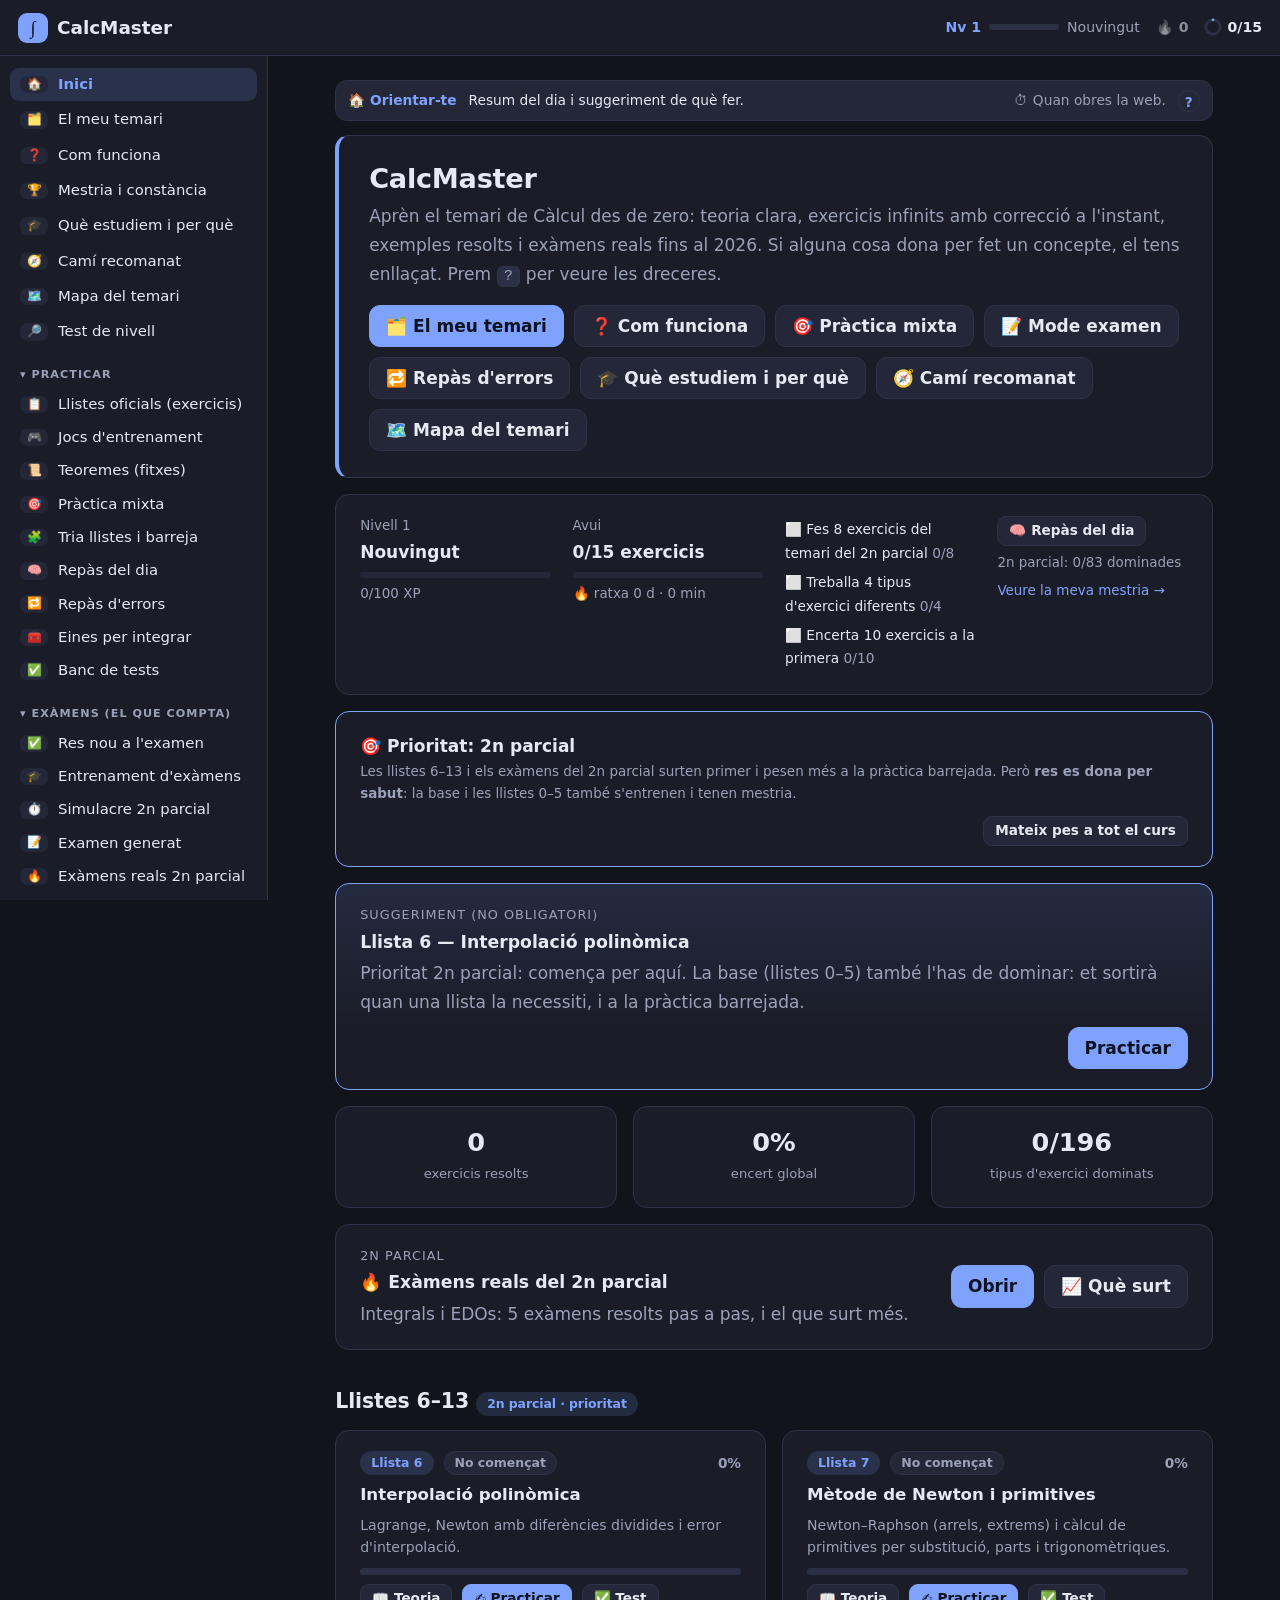
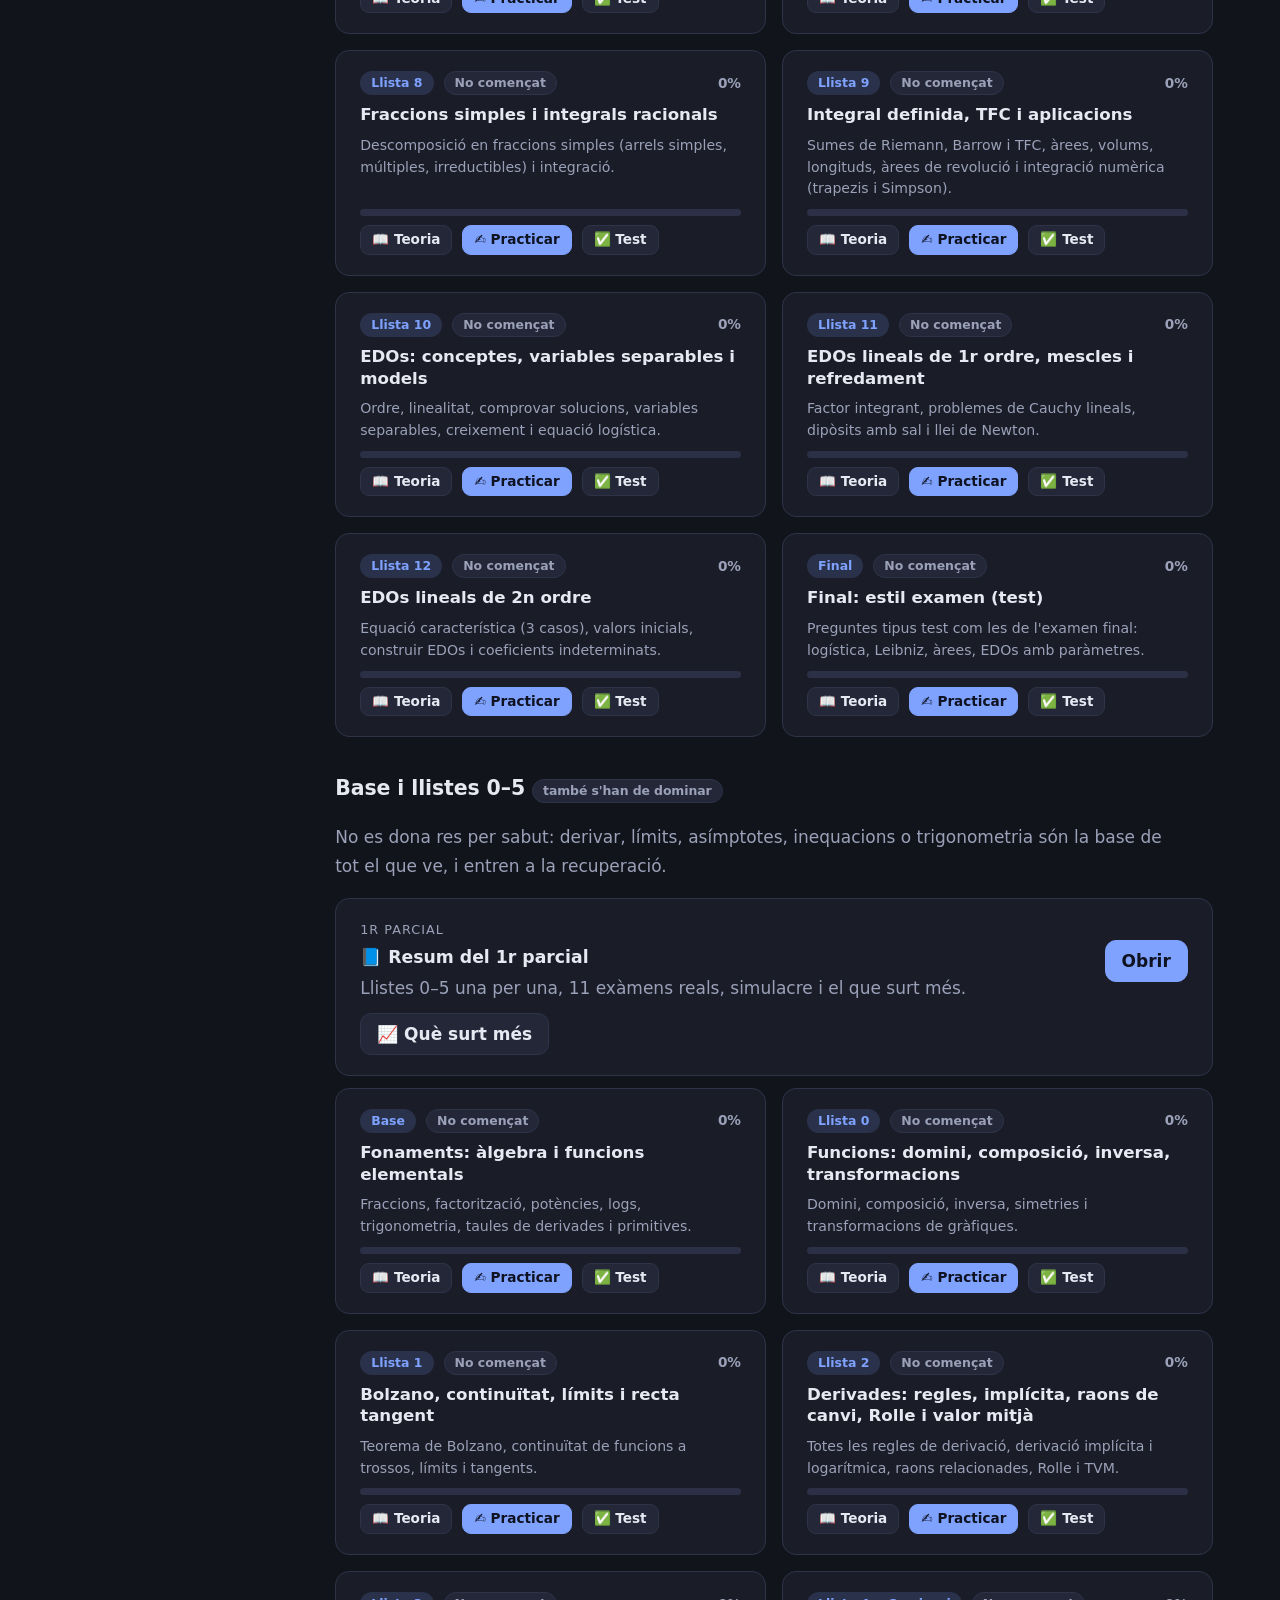
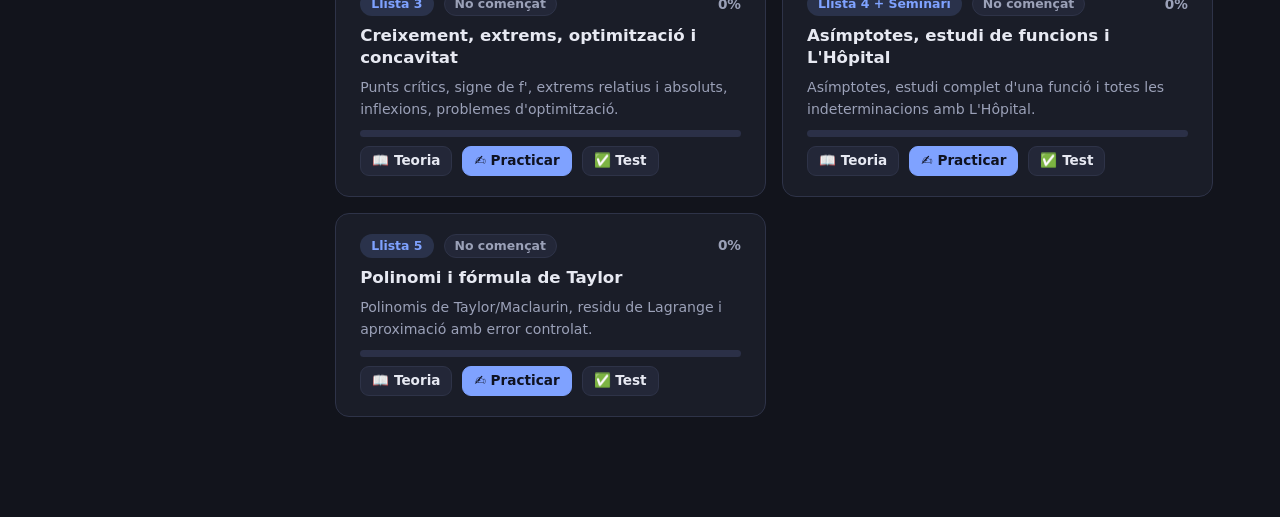
==== commit fa1f7f69: "update web" ====
--- a/index.html
+++ b/index.html
@@ -56,13 +56,20 @@
 <script src="js/p1_gens.js"></script>
 <script src="js/learn.js"></script>
 <script src="js/gens_extra.js"></script>
+<script src="js/gens_p2.js"></script>
+<script src="js/gens_jocs.js"></script>
+<script src="js/gens_tema.js"></script>
 <script src="js/examrel.js"></script>
 <script src="js/app.js"></script>
 <script src="js/guide.js"></script>
 <script src="p2/data/exams_p2.js"></script>
+<script src="p2/data/llistes_p2.js"></script>
 <script src="js/p1_ui.js"></script>
 <script src="js/p2_ui.js"></script>
 <script src="js/examtrain.js"></script>
+<script src="js/listtrain.js"></script>
 <script src="js/mestria.js"></script>
+<script src="js/jocs.js"></script>
+<script src="js/temari.js"></script>
 </body>
 </html>
--- a/css/style.css
+++ b/css/style.css
@@ -508,3 +508,72 @@
 body.nopdf a[href^="recursos/pdf/"] { display: none !important; }
 body.nopdf .resrow { display: none; }
 body.nopdf .pdflist { display: none; }
+
+/* Llistes oficials: les integrals altes no han de fer aparèixer una barra vertical */
+.litem .qtext { max-width: 100%; overflow-y: hidden; padding: 4px 0; }
+
+/* ---- Jocs, confiança i rúbrica ---- */
+.conf { display: flex; flex-wrap: wrap; align-items: center; gap: 8px; margin: 10px 0 4px; }
+.conf kbd { font-size: .7rem; padding: 0 4px; }
+ol.steps { margin: 10px 0; padding-left: 0; list-style: none; }
+ol.steps li { padding: 6px 10px; margin: 4px 0; border-left: 3px solid var(--border); background: var(--panel2); border-radius: 0 8px 8px 0; overflow-x: auto; }
+.gamecard h3 { font-size: 1.1rem; }
+.rubric { display: grid; gap: 6px; margin: 10px 0; }
+.rubrow { display: flex; gap: 10px; align-items: flex-start; padding: 8px 10px; border: 1px solid var(--border); border-radius: 10px; background: var(--panel2); cursor: pointer; }
+.rubrow input { margin-top: 4px; flex: none; }
+.rubval { margin-top: 2px; }
+.rubwrap { margin-top: 8px; }
+.rubwrap > summary { cursor: pointer; color: var(--muted); }
+.teocard details.teo > summary { cursor: pointer; color: var(--accent); font-weight: 600; margin: 4px 0 8px; }
+.teocard ul { margin: 4px 0 8px; }
+
+/* ---- Temari, resum de tema, guia i franja de propòsit ---- */
+.purpose { display: flex; flex-wrap: wrap; align-items: center; gap: 6px 12px; padding: 8px 12px; margin: -6px 0 14px; border: 1px solid var(--border); border-radius: 12px; background: var(--panel2); font-size: .86rem; }
+.purpose .pustep { font-weight: 700; color: var(--accent); white-space: nowrap; }
+.purpose .pwhere { white-space: nowrap; }
+.purpose .ptxt { flex: 1 1 260px; }
+.purpose .pwhen { color: var(--muted); }
+.purpose .phelp { display: inline-grid; place-items: center; width: 22px; height: 22px; border-radius: 50%; border: 1px solid var(--border); font-weight: 700; text-decoration: none; }
+.tgroup { margin-top: 22px; }
+.tghead { display: flex; flex-wrap: wrap; align-items: center; gap: 8px 12px; margin-bottom: 10px; }
+.tghead h2 { margin: 0; }
+.tgpct { font-size: 1.4rem; font-weight: 800; color: var(--accent); }
+.tcard { display: flex; flex-direction: column; gap: 6px; padding: 16px 18px; }
+.tcard.infocus { border-color: var(--accent); box-shadow: 0 0 0 1px var(--accent) inset; }
+.tchead { gap: 6px; }
+.ttitle { color: var(--text); line-height: 1.3; }
+.tq { font-size: .85rem; color: var(--muted); }
+.tbig { display: flex; align-items: baseline; gap: 8px; }
+.tpct { font-size: 1.7rem; font-weight: 800; }
+.trow { display: grid; grid-template-columns: 9.5em 1fr auto; align-items: center; gap: 8px; font-size: .82rem; color: var(--text); text-decoration: none; }
+.trow:hover { text-decoration: none; color: var(--accent); }
+.tbar { height: 6px; border-radius: 4px; background: var(--panel3); overflow: hidden; }
+.tbar i { display: block; height: 100%; background: var(--ok); }
+.fchk { display: inline-flex; align-items: center; gap: 4px; font-size: .8rem; color: var(--muted); cursor: pointer; }
+.focusbox { margin-top: 12px; }
+.pctinfo summary { cursor: pointer; }
+.whereis .ogrid { display: grid; grid-template-columns: repeat(auto-fit, minmax(200px, 1fr)); gap: 12px; margin-top: 8px; }
+.whereis .ogrid p { margin: 4px 0; }
+.tbl tr.sub td { background: var(--panel2); padding-top: 8px; }
+.cycle { display: flex; flex-wrap: wrap; align-items: stretch; gap: 8px; margin: 12px 0; }
+.cstep { flex: 1 1 170px; position: relative; padding: 14px; border: 1px solid var(--border); border-radius: 14px; background: var(--panel); }
+.cstep h3 { margin: 4px 0; }
+.cnum { position: absolute; top: 10px; right: 12px; color: var(--muted); font-weight: 800; }
+.cico { font-size: 1.6rem; }
+.clinks { display: flex; flex-direction: column; gap: 3px; font-size: .86rem; margin: 6px 0; }
+.carrow { align-self: center; color: var(--muted); font-size: 1.3rem; }
+.hier { display: flex; flex-wrap: wrap; align-items: center; gap: 8px; }
+.hier > div:not(.harr) { flex: 1 1 150px; display: flex; flex-direction: column; padding: 10px; border-radius: 10px; background: var(--panel2); }
+.harr { color: var(--muted); font-size: 1.3rem; }
+svg.graph .npct { font-size: 10px; fill: var(--muted); font-weight: 700; }
+@media (max-width: 700px) { .carrow { display: none; } .trow { grid-template-columns: 8em 1fr auto; } }
+@media (max-width: 640px) {
+  .purpose { font-size: .78rem; padding: 6px 10px; gap: 4px 8px; margin-top: 0; }
+  .purpose .pwhen { display: none; }
+  .purpose .ptxt { flex-basis: 100%; }
+  .brand { font-size: 0; gap: 0; }
+  .brand .logo { font-size: 1.15rem; }
+}
+.cycle { display: grid; grid-template-columns: repeat(auto-fit, minmax(150px, 1fr)); }
+.cycle .carrow { display: none; }
+.purpose .ptxt { flex: 1 1 200px; }
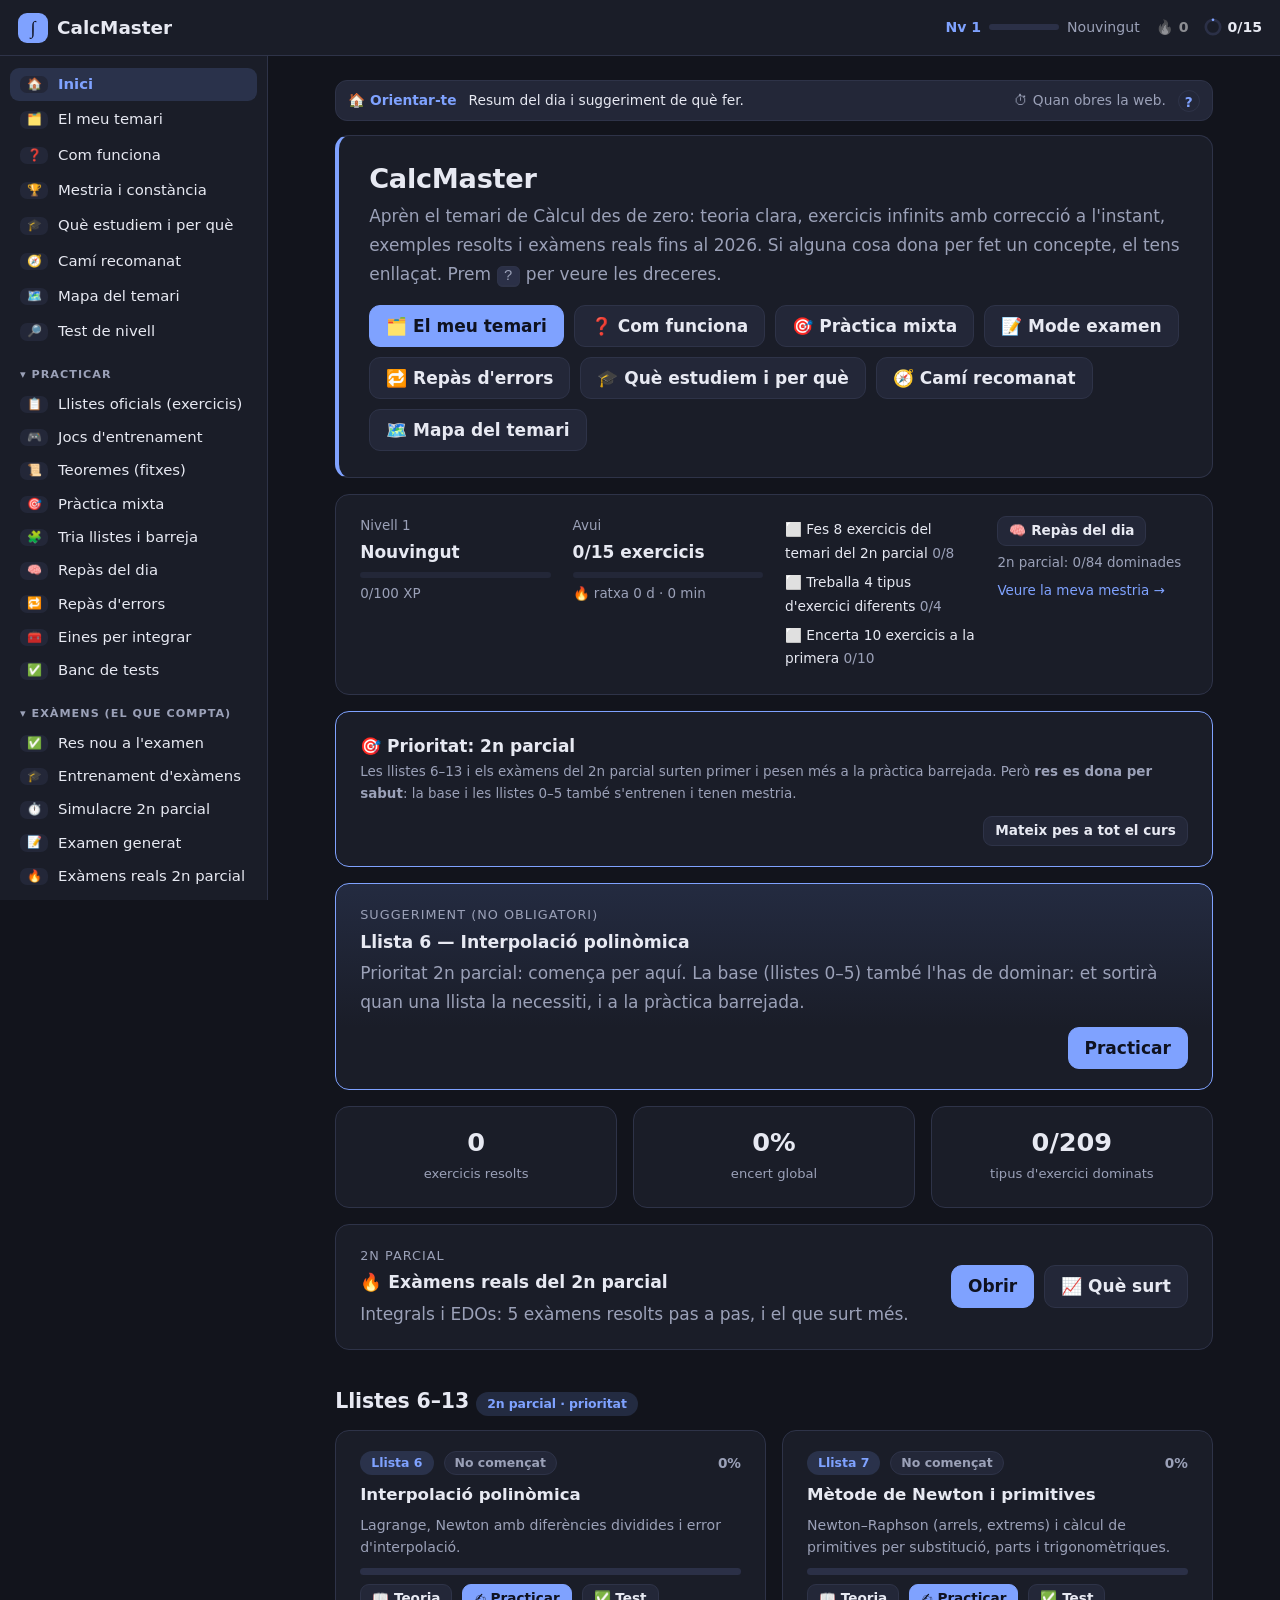
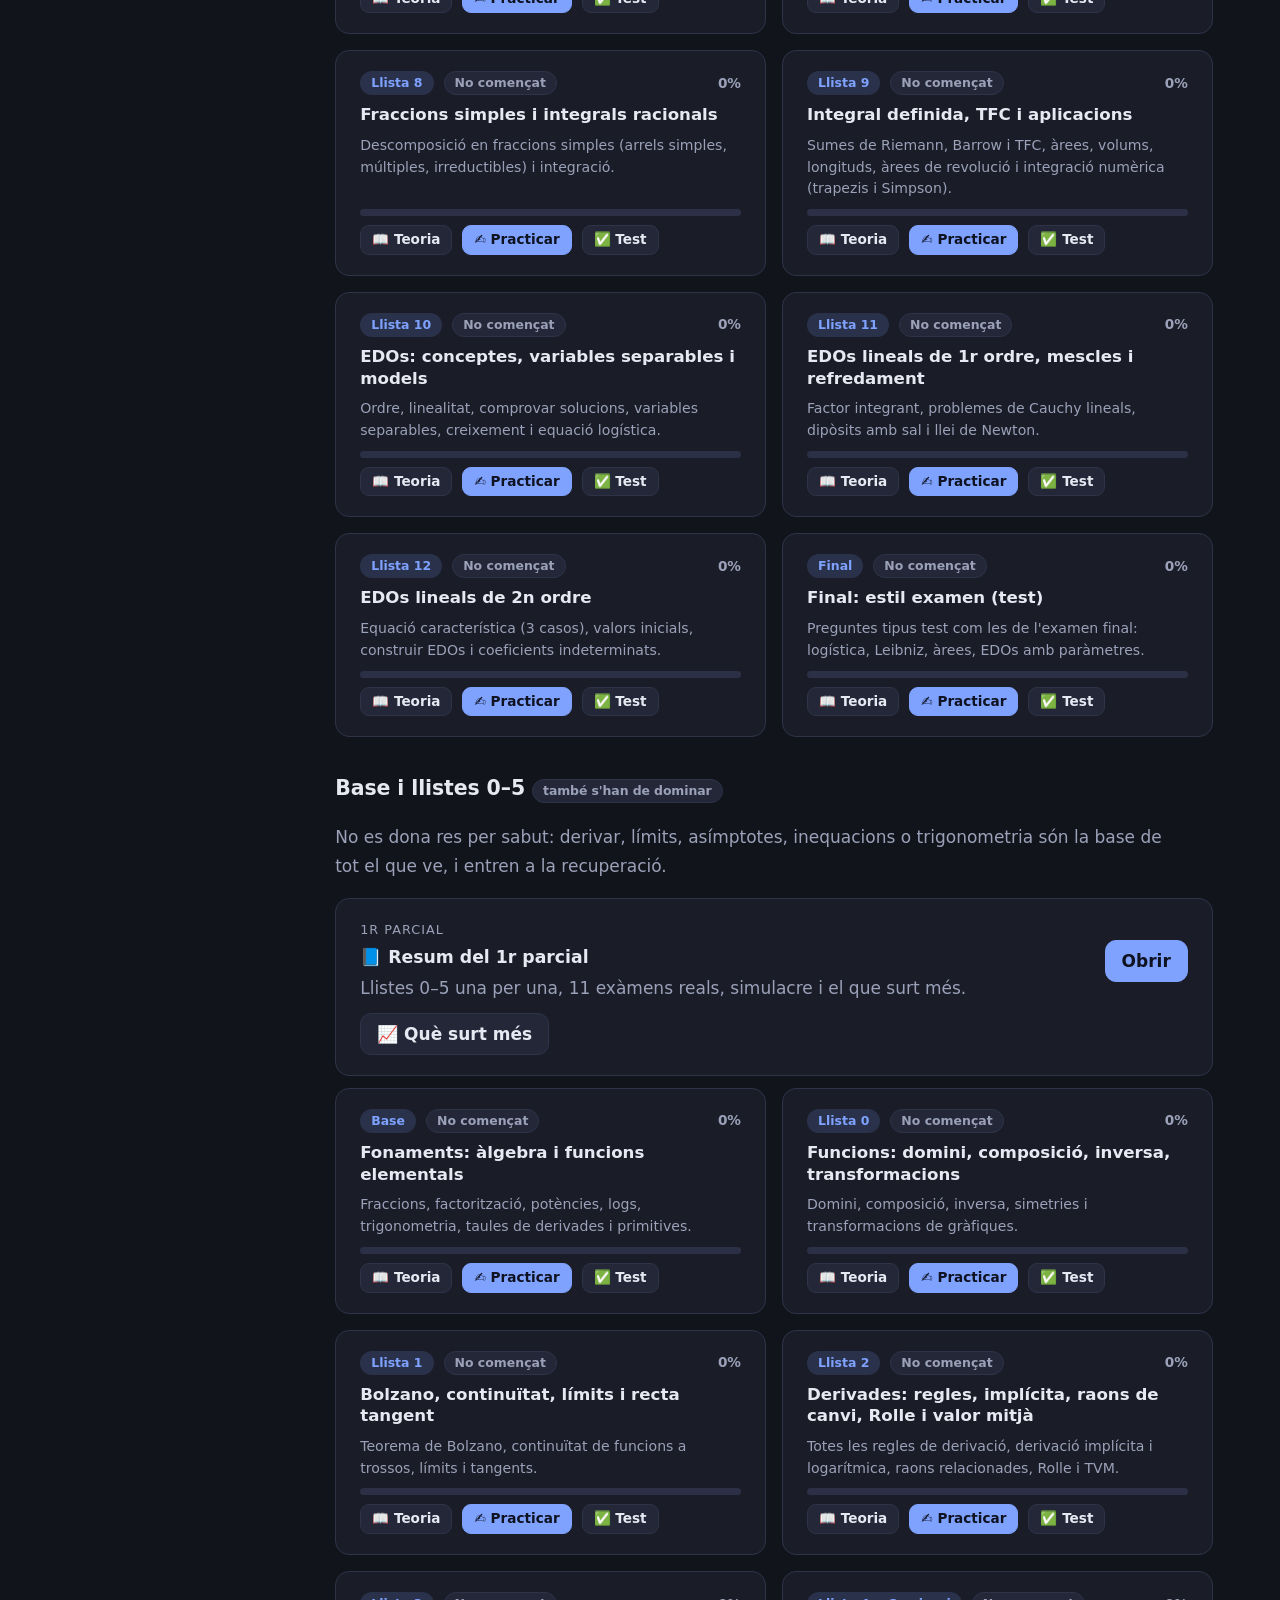
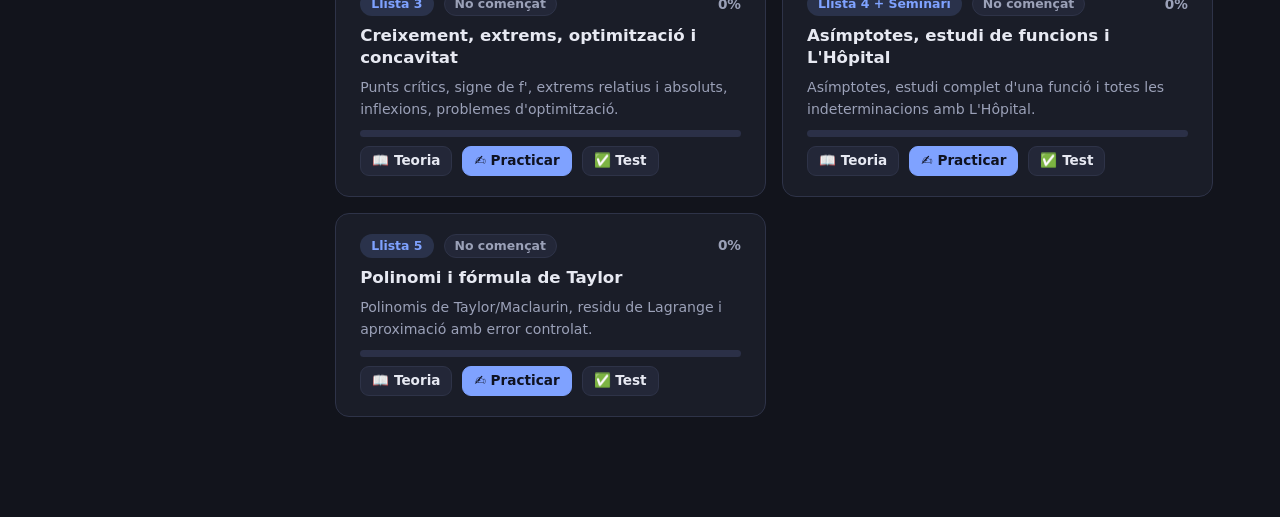
==== commit 6df762db: "Add files via upload" ====
--- a/index.html
+++ b/index.html
@@ -43,6 +43,11 @@
 <script src="js/mod_l11.js"></script>
 <script src="js/mod_l12.js"></script>
 <script src="js/mod_l13.js"></script>
+<script src="js/sem3_lib.js"></script>
+<script src="js/mod_sem3.js"></script>
+<script src="js/dx_lib.js"></script>
+<script src="js/mod_der.js"></script>
+<script src="js/mod_int.js"></script>
 <script src="js/formulari.js"></script>
 <script src="p1/legacy/mathparser.js"></script>
 <script src="p1/legacy/gens.js"></script>
@@ -59,6 +64,7 @@
 <script src="js/gens_p2.js"></script>
 <script src="js/gens_jocs.js"></script>
 <script src="js/gens_tema.js"></script>
+<script src="js/merge.js"></script>
 <script src="js/examrel.js"></script>
 <script src="js/app.js"></script>
 <script src="js/guide.js"></script>
@@ -71,5 +77,6 @@
 <script src="js/mestria.js"></script>
 <script src="js/jocs.js"></script>
 <script src="js/temari.js"></script>
+<script src="js/sem3_ui.js"></script>
 </body>
 </html>
--- a/css/style.css
+++ b/css/style.css
@@ -577,3 +577,73 @@
 .cycle { display: grid; grid-template-columns: repeat(auto-fit, minmax(150px, 1fr)); }
 .cycle .carrow { display: none; }
 .purpose .ptxt { flex: 1 1 200px; }
+
+/* ---- Apps germanes (#/apps) ---- */
+.appcard .appico { display: inline-grid; place-items: center; min-width: 48px; height: 48px; padding: 0 8px; border-radius: 12px; background: var(--panel2); border: 1px solid var(--border); font-weight: 800; font-size: 1.1rem; }
+.appres { padding: 8px 0; border-top: 1px solid var(--border); }
+.appres:first-of-type { border-top: 0; }
+.appres .chip { text-decoration: none; }
+
+/* ---- Seminari 3 (#/seminari) i contingut portat de l'antic entrenador ---- */
+.s3tabs { margin: 12px 0 16px; }
+.s3plan { list-style: none; padding: 0; margin: 12px 0 0; display: flex; flex-direction: column; gap: 8px; }
+.s3plan li { display: flex; align-items: center; gap: 12px; padding: 10px 12px; border: 1px solid var(--border); border-radius: 12px; background: var(--panel); flex-wrap: wrap; }
+.s3plan li > div { flex: 1 1 220px; }
+.s3plan li.done { opacity: .75; }
+.s3chk { display: inline-grid; place-items: center; width: 32px; height: 32px; border-radius: 50%; background: var(--panel2); font-weight: 800; flex: none; }
+.s3plan li.done .s3chk { background: var(--ok-soft); color: var(--ok); }
+.s3topic .s3ico, .s3x .s3ico { font-size: 1.5rem; }
+.s3link { display: block; color: var(--text); text-decoration: none; }
+.s3link:hover { border-color: var(--accent); text-decoration: none; }
+.s3skills { display: flex; flex-direction: column; gap: 4px; margin-top: 8px; }
+.s3sk { display: flex; align-items: center; gap: 8px; padding: 6px 8px; border-radius: 8px; color: var(--text); text-decoration: none; }
+.s3sk:hover { background: var(--panel2); text-decoration: none; }
+.s3sk .bad { color: var(--bad); font-weight: 700; }
+.s3x { padding: 18px; }
+.s3stmt { margin: 8px 0 12px; }
+.s3parts { display: flex; flex-direction: column; gap: 12px; }
+.s3part { padding: 12px 14px; border: 1px solid var(--border); border-radius: 12px; background: var(--panel2); }
+.s3part.ok { border-color: var(--ok); } .s3part.bad { border-color: var(--bad); }
+.s3ph { display: flex; gap: 8px; align-items: baseline; margin-bottom: 8px; }
+.s3lab { flex: 1; }
+.s3st { font-weight: 800; }
+.s3part.ok .s3st { color: var(--ok); } .s3part.bad .s3st { color: var(--bad); }
+.s3opts { display: flex; flex-direction: column; gap: 6px; }
+.s3opt { text-align: left; padding: 9px 12px; border-radius: 10px; border: 1.5px solid var(--border); background: var(--panel); color: var(--text); cursor: pointer; font: inherit; overflow-x: auto; }
+.s3opt:hover:not(:disabled) { border-color: var(--accent); }
+.s3opt.sel { border-color: var(--accent); background: var(--accent-soft); }
+.s3opt.wrong { border-color: var(--bad); background: var(--bad-soft); }
+.s3opt.right { border-color: var(--ok); background: var(--ok-soft); }
+.s3part .preview { min-height: 1.6em; margin-top: 4px; overflow-x: auto; }
+.s3part .preview.err { color: var(--warn); }
+.s3act { margin-top: 8px; }
+.s3fb:empty { display: none; }
+.s3fb.fb { margin-top: 8px; font-weight: 500; overflow-x: auto; }
+.s3ordans { margin: 6px 0 10px; padding: 6px 6px 6px 1.8em; min-height: 46px; border: 1.5px dashed var(--border); border-radius: 10px; }
+.s3ordans li { margin: 4px 0; }
+.s3ordpool { display: flex; flex-direction: column; gap: 6px; }
+.s3ordit { text-align: left; padding: 8px 11px; border-radius: 10px; border: 1.5px solid var(--border); background: var(--panel); color: var(--text); cursor: pointer; width: 100%; font: inherit; }
+.s3ordit.in { background: var(--accent-soft); border-color: transparent; }
+.s3foot { margin-top: 14px; }
+.s3res { display: flex; align-items: center; gap: 14px; flex-wrap: wrap; }
+.s3grade { font-size: 2.2rem; font-weight: 800; min-width: 3ch; }
+.s3grade.ga { color: var(--ok); } .s3grade.gb { color: var(--accent); } .s3grade.gc { color: var(--warn); } .s3grade.gd { color: var(--bad); }
+.s3sol { margin-top: 16px; padding-top: 12px; border-top: 1px solid var(--border); overflow-x: auto; }
+.s3bar { position: sticky; top: 64px; z-index: 5; }
+.s3timer { font-size: 1.5rem; font-weight: 800; font-variant-numeric: tabular-nums; }
+.s3timer.low { color: var(--bad); }
+.formula { background: var(--accent-soft); border-radius: 12px; padding: 6px 14px; margin: 10px 0; overflow-x: auto; }
+.callout { display: block; padding: 10px 12px; border-radius: 10px; background: var(--accent-soft); margin: 10px 0; }
+.callout.warn { background: var(--warn-soft); }
+.tblwrap { overflow-x: auto; margin: 10px 0; }
+.tbl.signs td.pos { color: var(--ok); font-weight: 800; } .tbl.signs td.neg { color: var(--bad); font-weight: 800; }
+.plotwrap { margin: 14px 0 0; }
+svg.plot { width: 100%; max-width: 640px; height: auto; display: block; background: var(--panel); border: 1px solid var(--border); border-radius: 12px; }
+svg.plot .pg { stroke: var(--panel3); stroke-width: 1; } svg.plot .pa { stroke: var(--muted); stroke-width: 1.3; }
+svg.plot .pt { fill: var(--muted); font: 11px sans-serif; }
+svg.plot .pc { fill: none; stroke: var(--accent); stroke-width: 2.4; stroke-linejoin: round; }
+svg.plot .penv { fill: none; stroke: var(--muted); stroke-width: 1.2; stroke-dasharray: 5 4; opacity: .7; }
+svg.plot .pp { fill: var(--accent); stroke: var(--panel); stroke-width: 2; }
+svg.plot .pp.pz { fill: var(--muted); } svg.plot .pp.pmax { fill: var(--bad); } svg.plot .pp.pmin { fill: var(--ok); } svg.plot .pp.pinf { fill: var(--warn); }
+.lg { display: inline-block; width: 10px; height: 10px; border-radius: 50%; vertical-align: middle; }
+.lg.pz { background: var(--muted); } .lg.pmax { background: var(--bad); } .lg.pmin { background: var(--ok); } .lg.pinf { background: var(--warn); }
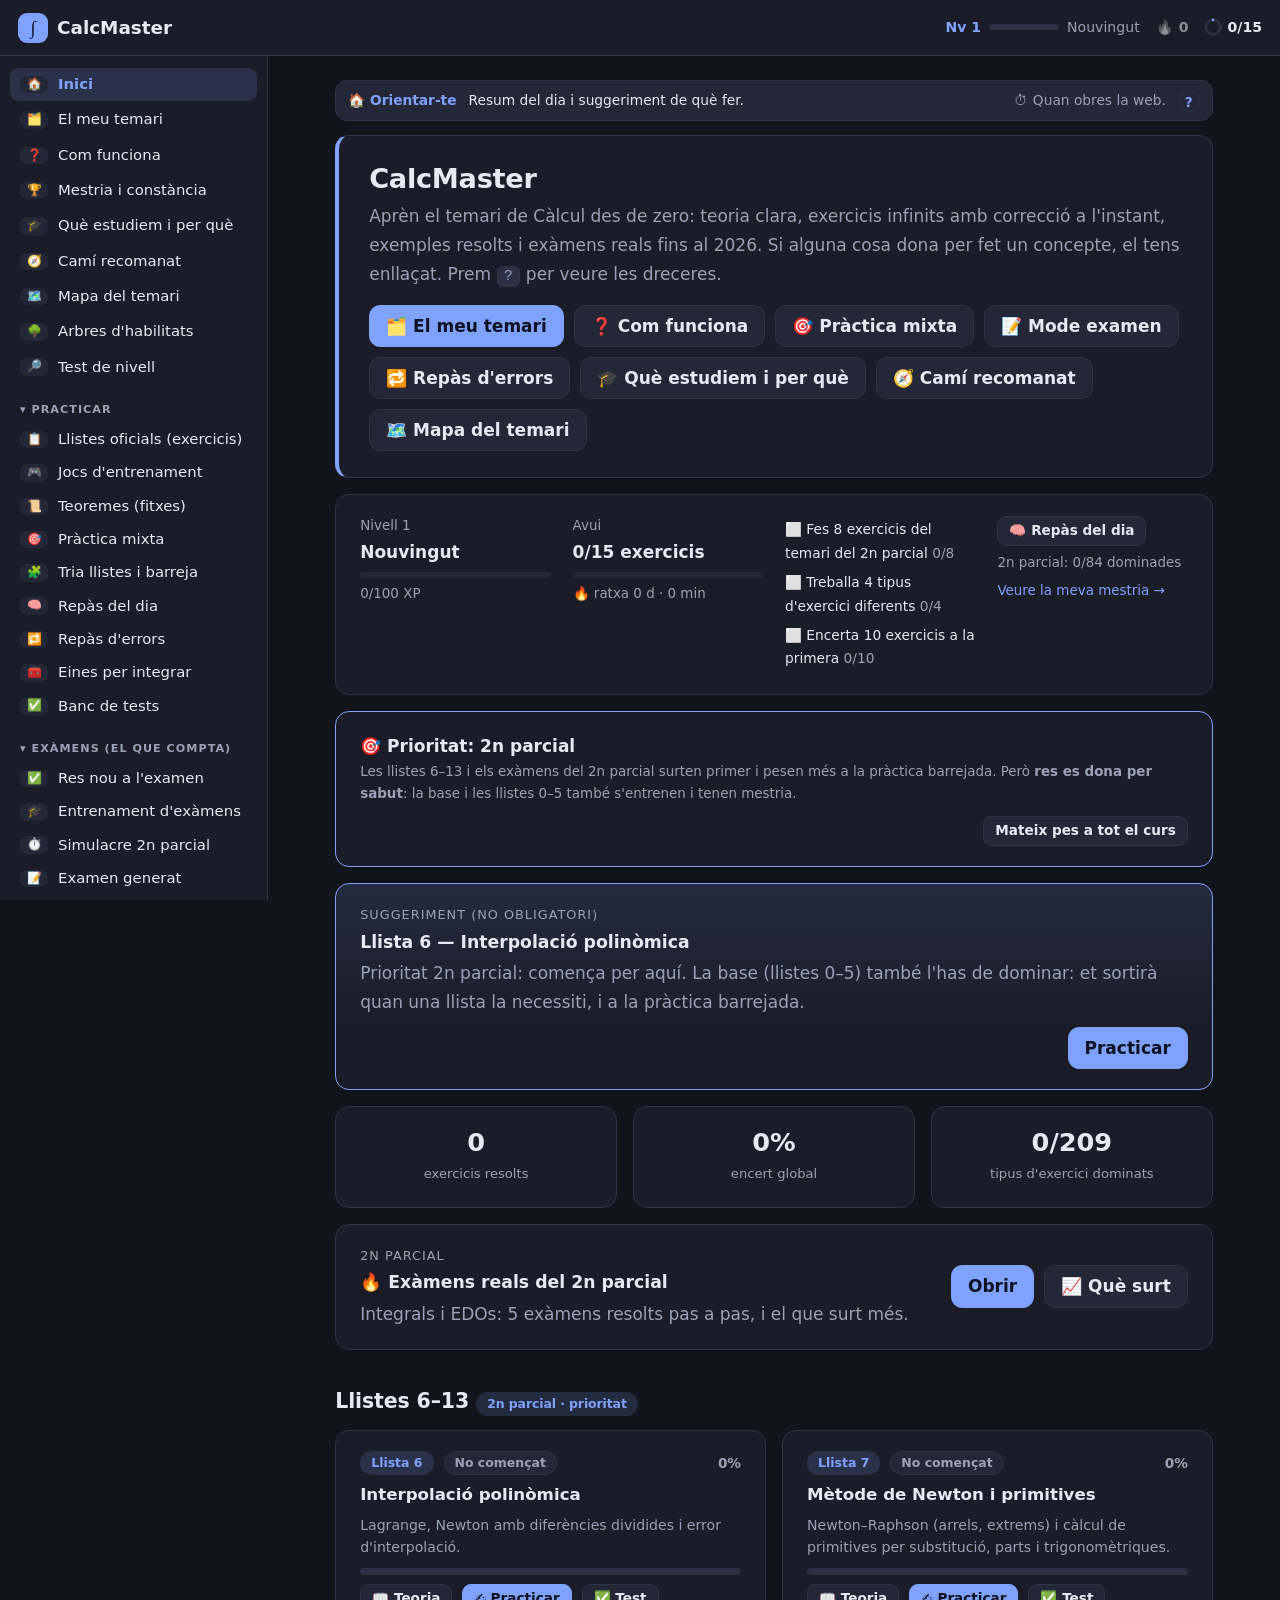
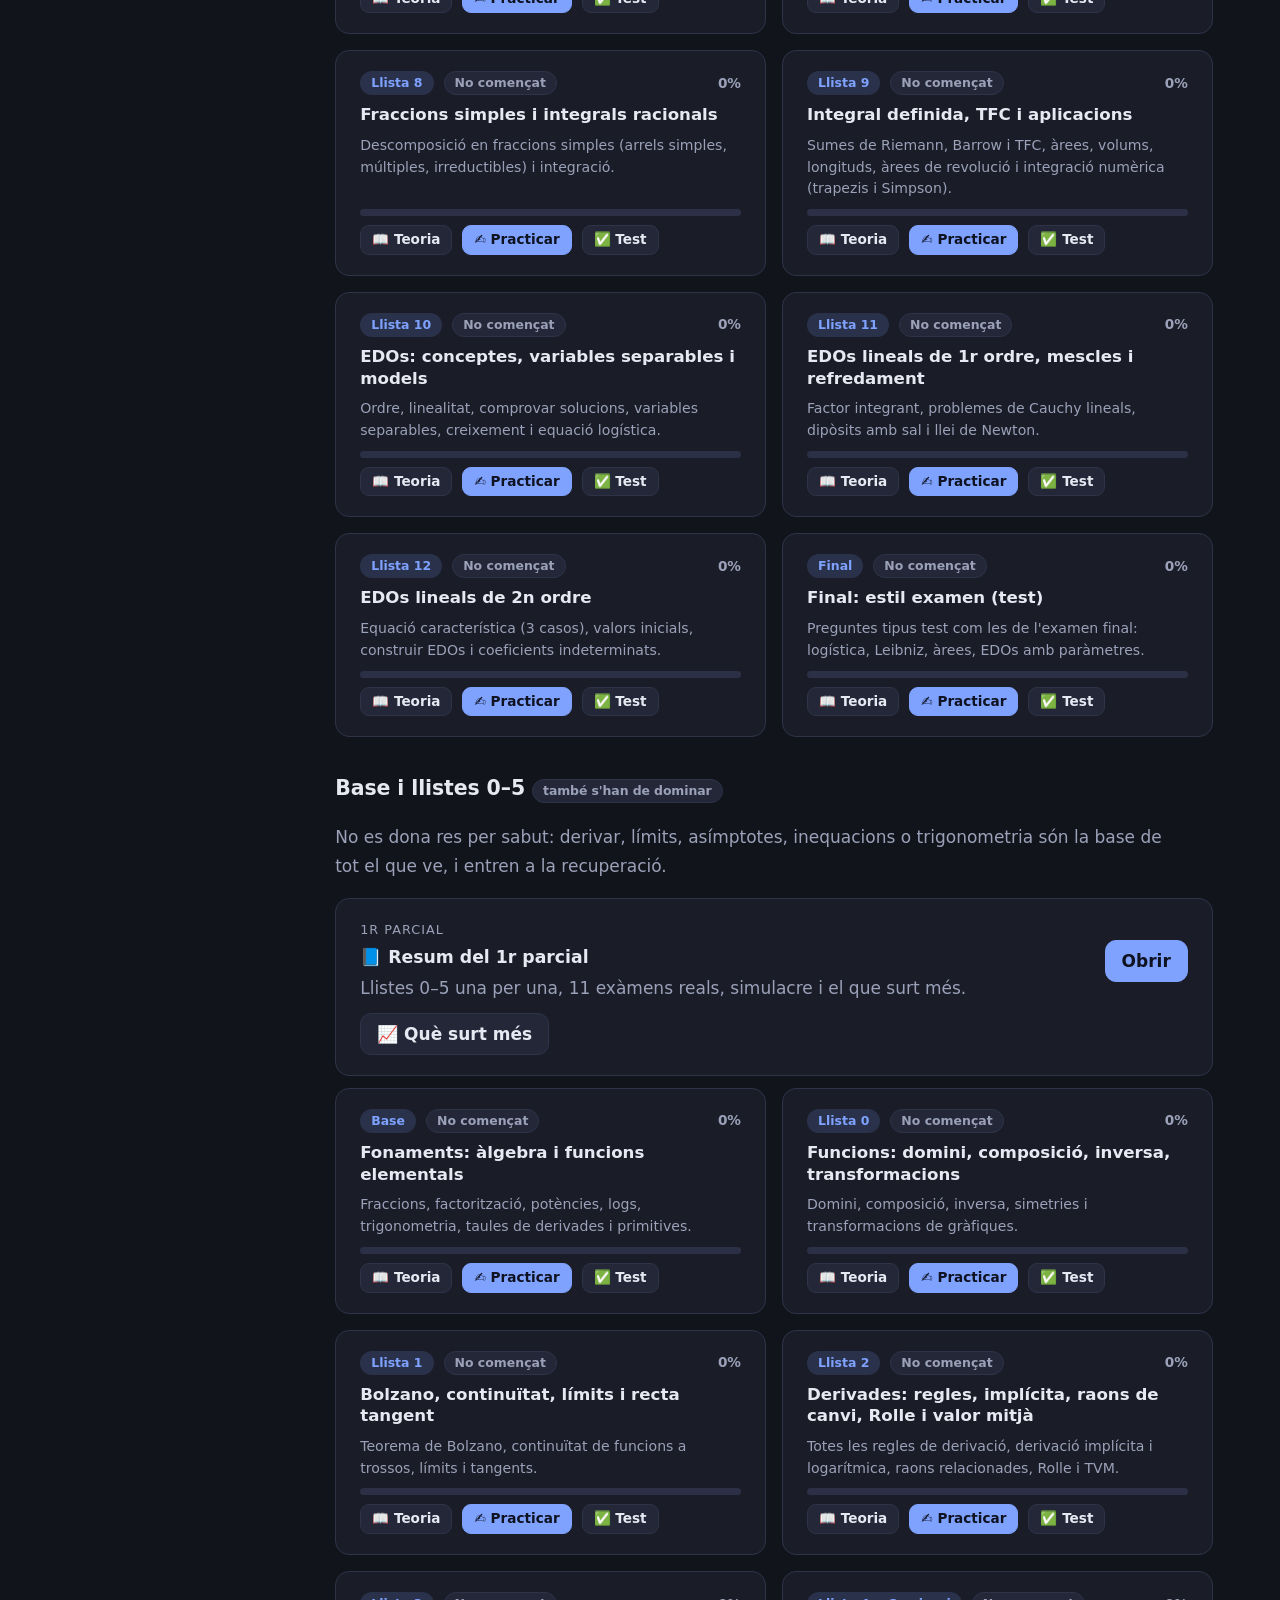
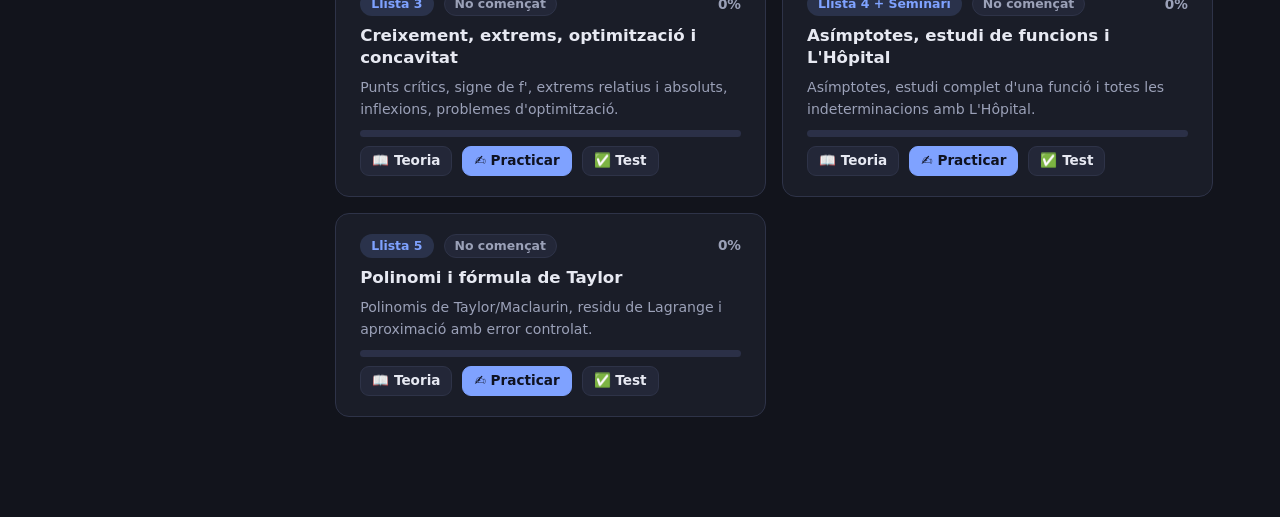
==== commit ef4c58a7: "Add files via upload" ====
--- a/index.html
+++ b/index.html
@@ -77,6 +77,7 @@
 <script src="js/mestria.js"></script>
 <script src="js/jocs.js"></script>
 <script src="js/temari.js"></script>
+<script src="js/arbres.js"></script>
 <script src="js/sem3_ui.js"></script>
 </body>
 </html>
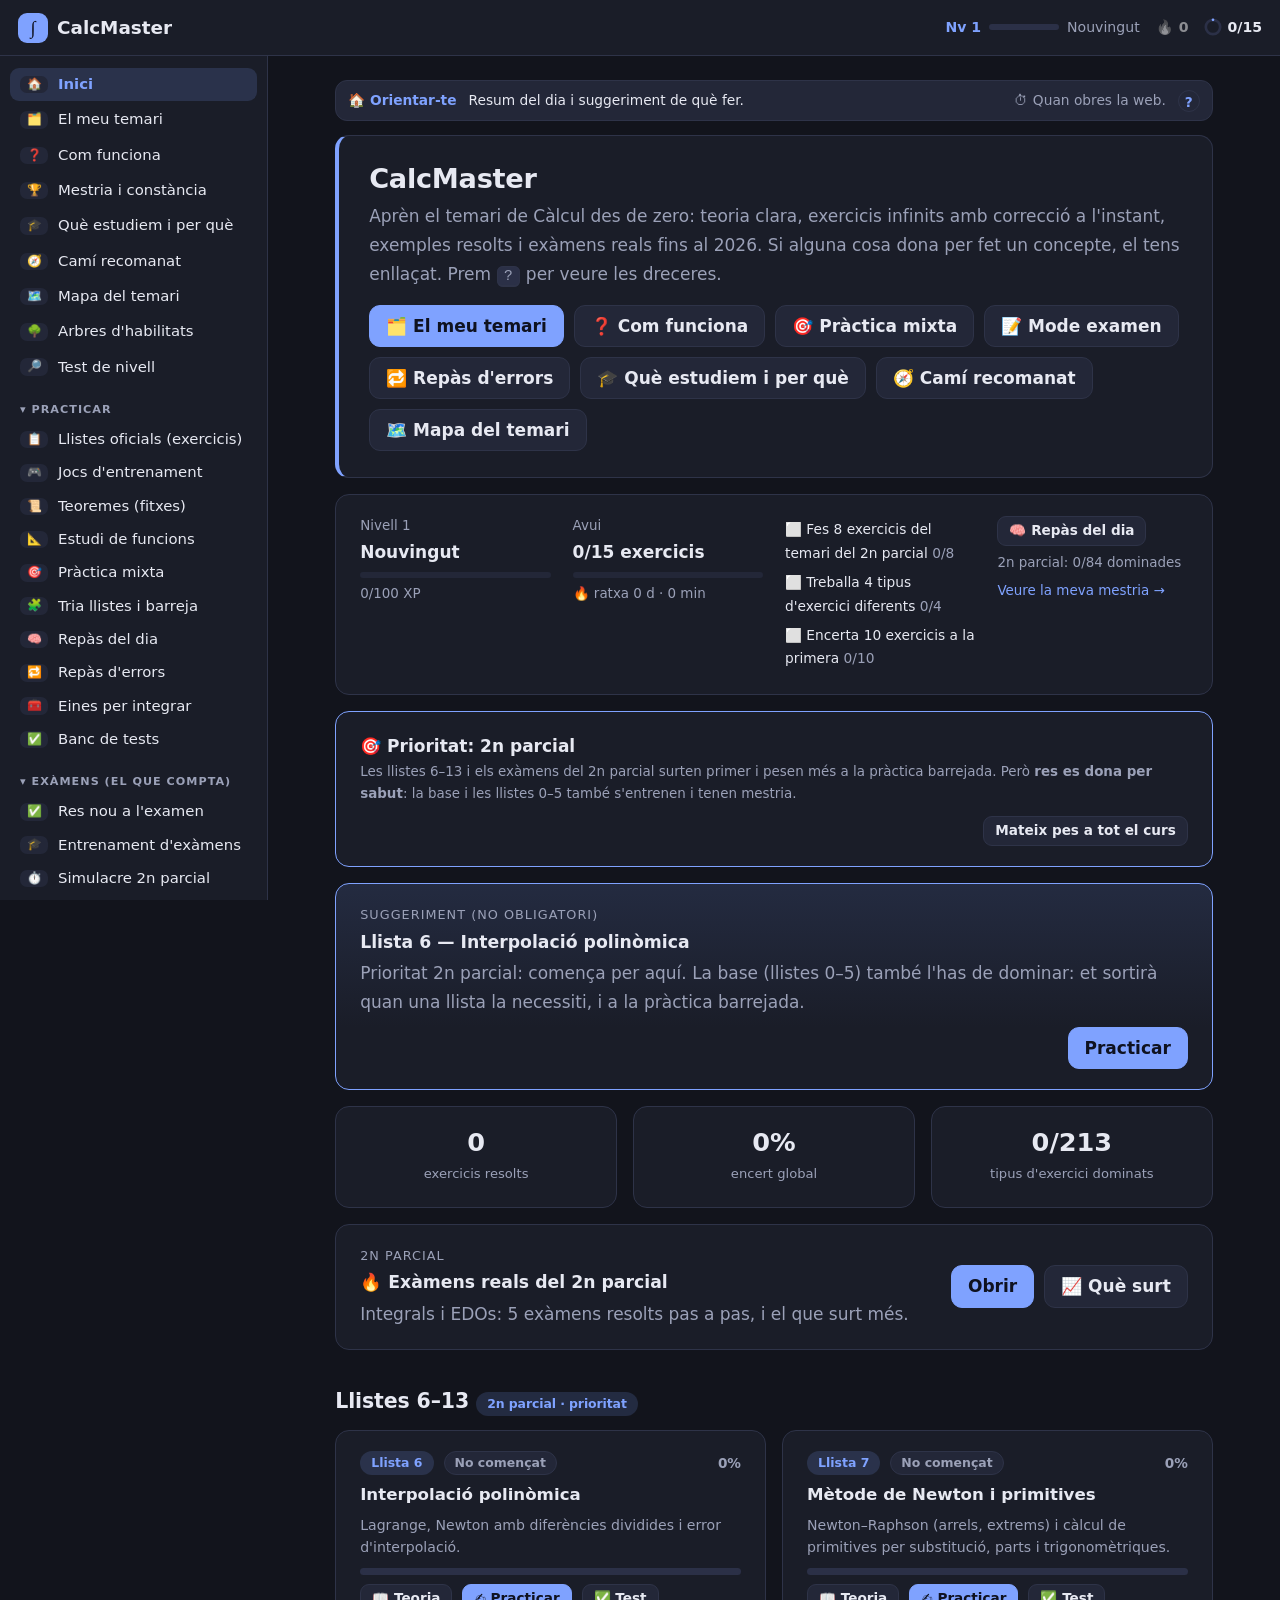
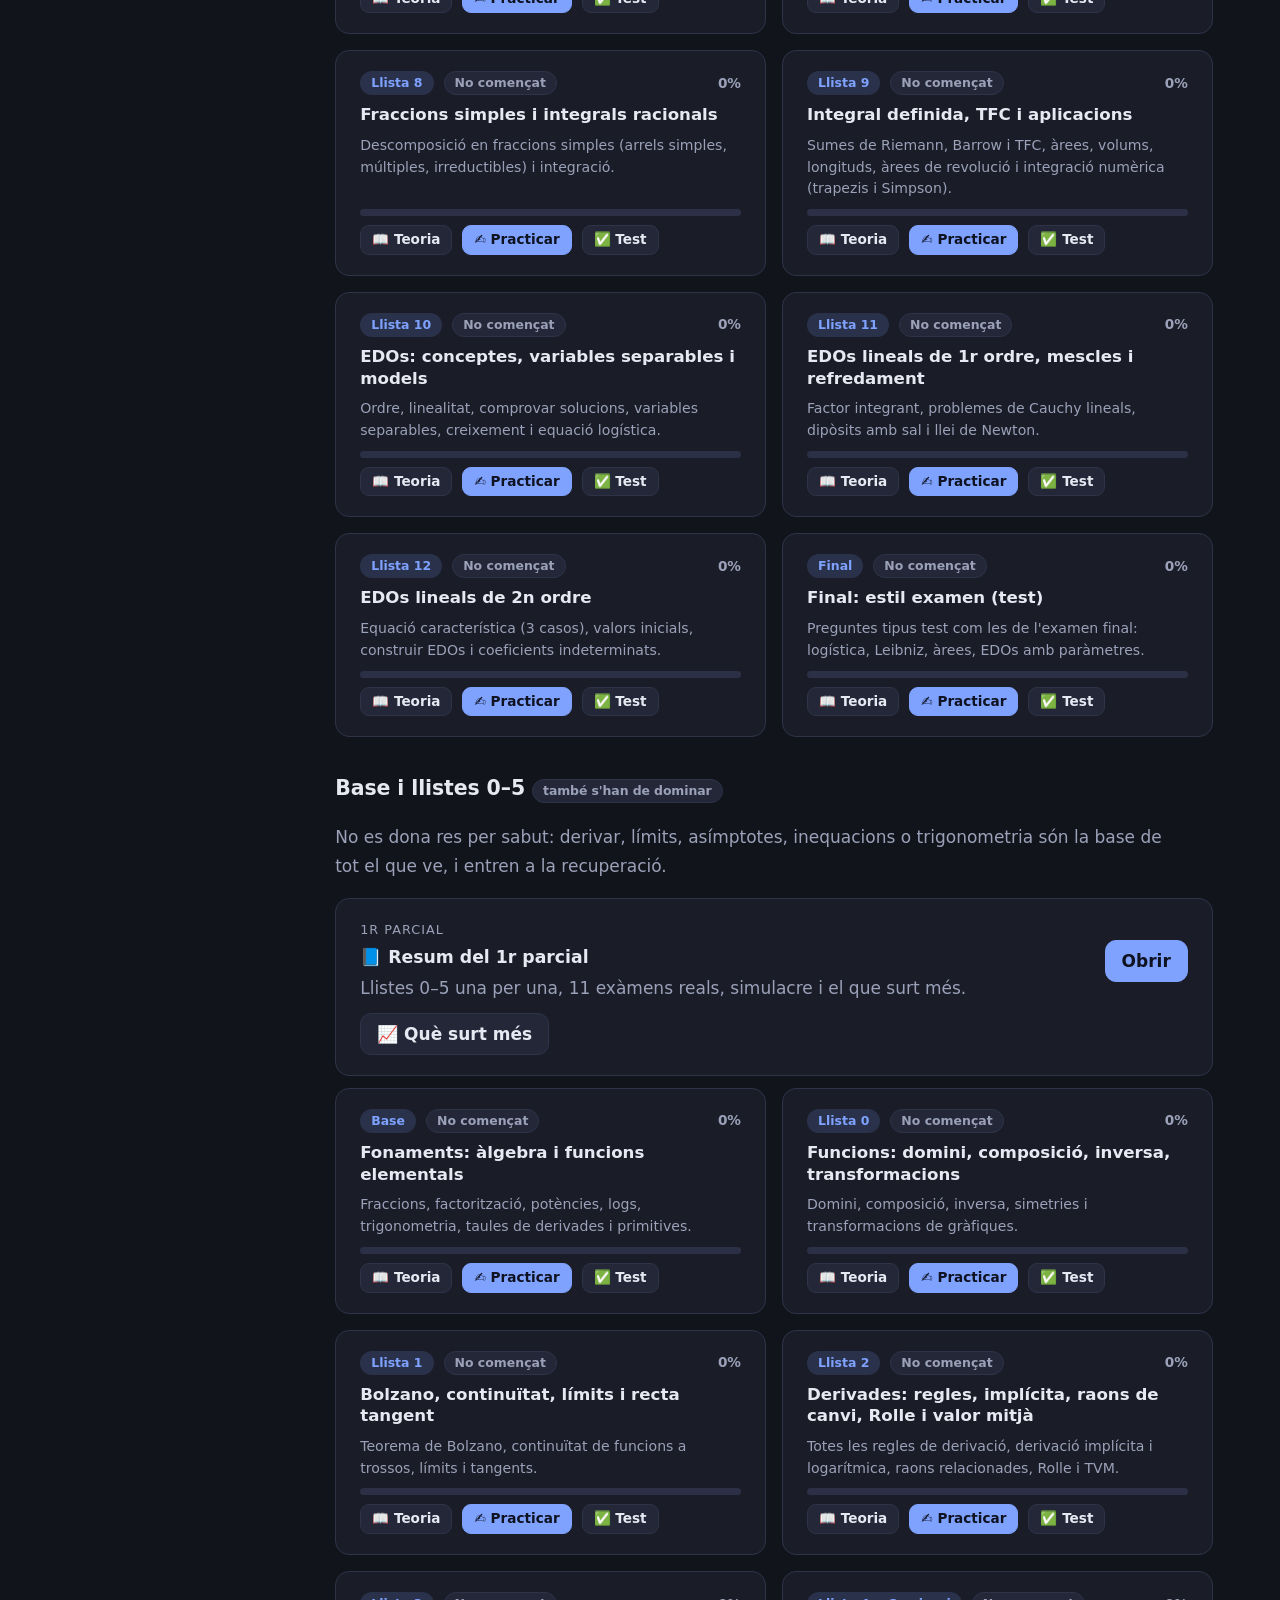
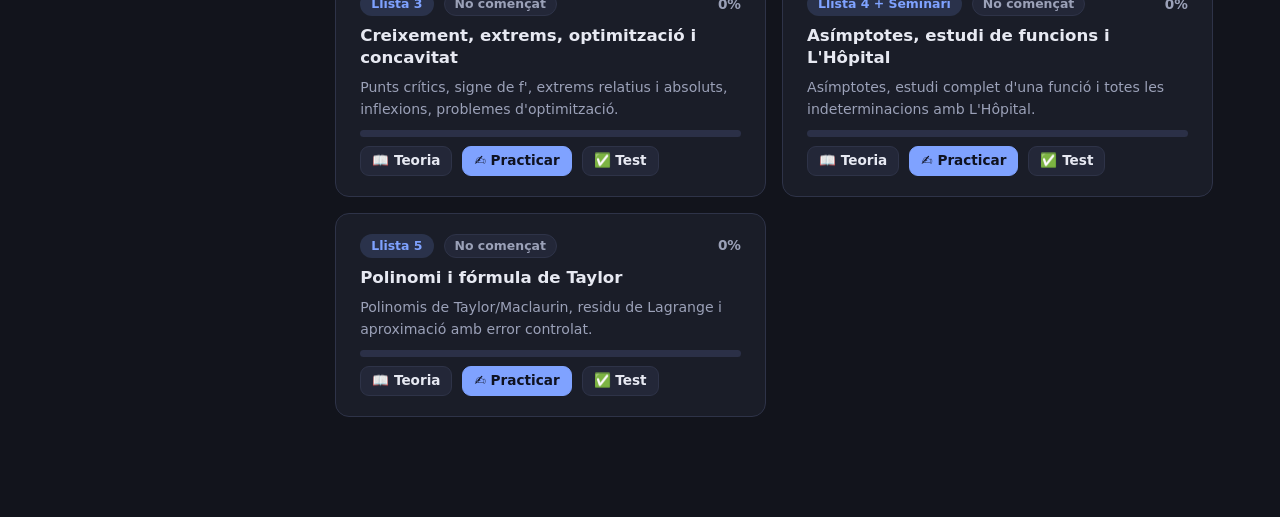
==== commit acf02905: "Add files via upload" ====
--- a/index.html
+++ b/index.html
@@ -64,6 +64,8 @@
 <script src="js/gens_p2.js"></script>
 <script src="js/gens_jocs.js"></script>
 <script src="js/gens_tema.js"></script>
+<script src="js/sem3_rapid.js"></script>
+<script src="js/estudi.js"></script>
 <script src="js/merge.js"></script>
 <script src="js/examrel.js"></script>
 <script src="js/app.js"></script>
@@ -79,5 +81,6 @@
 <script src="js/temari.js"></script>
 <script src="js/arbres.js"></script>
 <script src="js/sem3_ui.js"></script>
+<script src="js/estudi_ui.js"></script>
 </body>
 </html>
--- a/css/style.css
+++ b/css/style.css
@@ -647,3 +647,39 @@
 svg.plot .pp.pz { fill: var(--muted); } svg.plot .pp.pmax { fill: var(--bad); } svg.plot .pp.pmin { fill: var(--ok); } svg.plot .pp.pinf { fill: var(--warn); }
 .lg { display: inline-block; width: 10px; height: 10px; border-radius: 50%; vertical-align: middle; }
 .lg.pz { background: var(--muted); } .lg.pmax { background: var(--bad); } .lg.pmin { background: var(--ok); } .lg.pinf { background: var(--warn); }
+
+/* avís d'ambigüitat a la vista prèvia de la resposta */
+.pwarn { color: var(--warn, #d9a441); margin-top: 4px; line-height: 1.35; }
+
+.s3rapcta { display:block; margin-bottom:12px; border-color: var(--accent, #7aa2ff); text-decoration:none; }
+.s3rules { padding-left: 18px; margin: 8px 0 0; }
+.s3rules li { margin-bottom: 8px; }
+
+/* Mòbil: fórmules i taules llargues es desplacen dins la seva caixa, no amplien la pàgina */
+.answers, .mc { min-width: 0; }
+.mc label.opt { min-width: 0; }
+.mc label.opt > span, .mc label.opt > div { min-width: 0; overflow-x: auto; overflow-y: hidden; }
+.katex-display { max-width: 100%; overflow-x: auto; overflow-y: hidden; padding: 2px 0; }
+@media (max-width: 700px) {
+  .card.theory .tbl, .card .tbl { display: block; max-width: 100%; overflow-x: auto; }
+  .row > label { max-width: 100%; white-space: normal; flex-wrap: wrap; }
+}
+select { max-width: 100%; }
+
+/* Estudi de funcions */
+.signwrap { max-width: 100%; overflow-x: auto; margin: 6px 0; }
+.signtab { border-collapse: collapse; font-size: .9rem; }
+.signtab th, .signtab td { border: 1px solid var(--border); padding: 4px 8px; text-align: center; white-space: nowrap; }
+.signtab th { background: var(--panel3); }
+.signtab td.pt { background: var(--panel2, transparent); color: var(--muted); font-size: .85rem; }
+.signtab td.pos { color: var(--ok); font-weight: 700; }
+.signtab td.neg { color: var(--bad); font-weight: 700; }
+.blank { display: inline-block; min-width: 2.4em; padding: 0 6px; border-bottom: 2px solid var(--accent); color: var(--accent); font-weight: 700; text-align: center; }
+.cblanks { padding-left: 20px; } .cblanks li { margin-bottom: 8px; line-height: 1.7; }
+.esplan li { margin-bottom: 6px; }
+.essheet .card { margin: 0; }
+.eswrite { margin-top: 8px; padding: 6px 8px; border-left: 3px solid var(--ok); background: var(--ok-soft); border-radius: 6px; }
+.eserr { margin-top: 6px; padding: 6px 8px; border-left: 3px solid var(--bad); background: var(--bad-soft); border-radius: 6px; }
+.estxt { width: 100%; box-sizing: border-box; margin: 8px 0; padding: 8px; border-radius: 8px; border: 1px solid var(--border); background: var(--bg); color: inherit; font: inherit; resize: vertical; }
+.esmodel { margin-top: 8px; padding: 8px; border-radius: 8px; background: var(--panel3); }
+.eskey { display: flex; gap: 6px; align-items: flex-start; margin-top: 4px; }
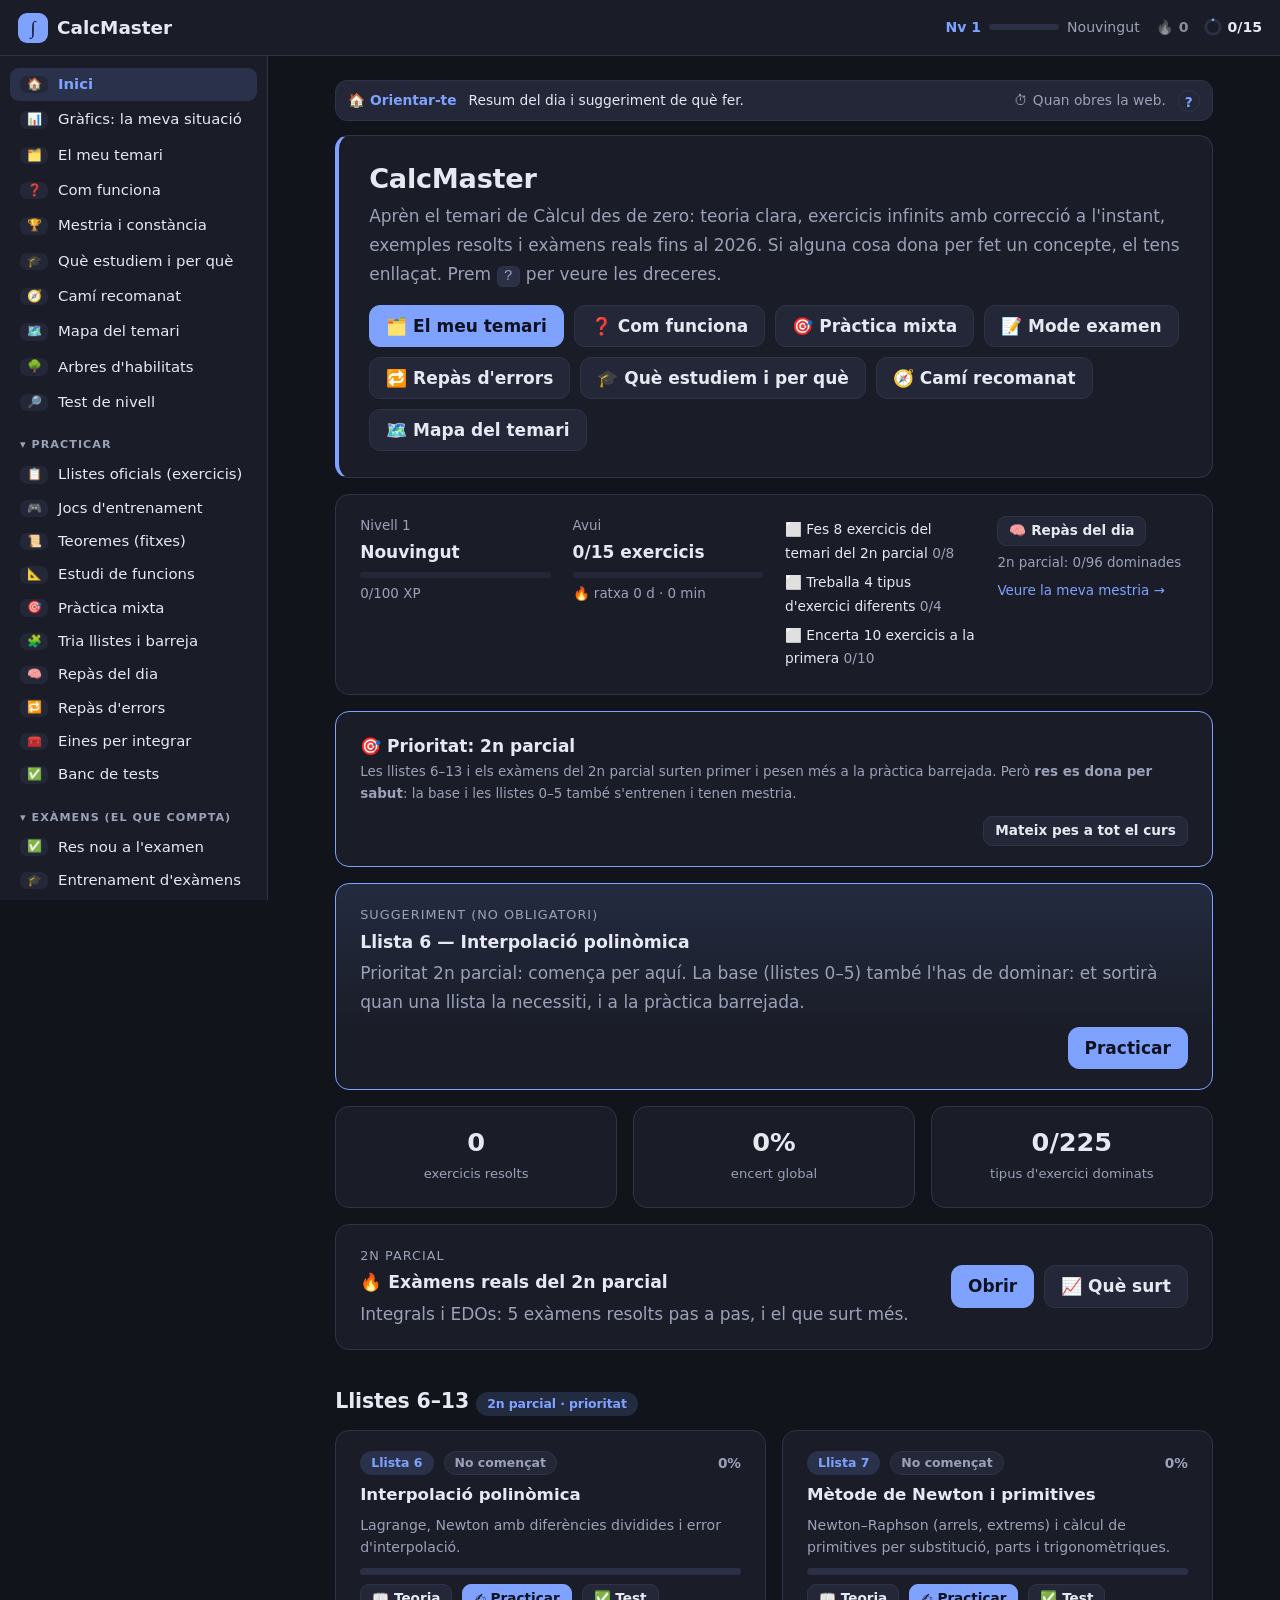
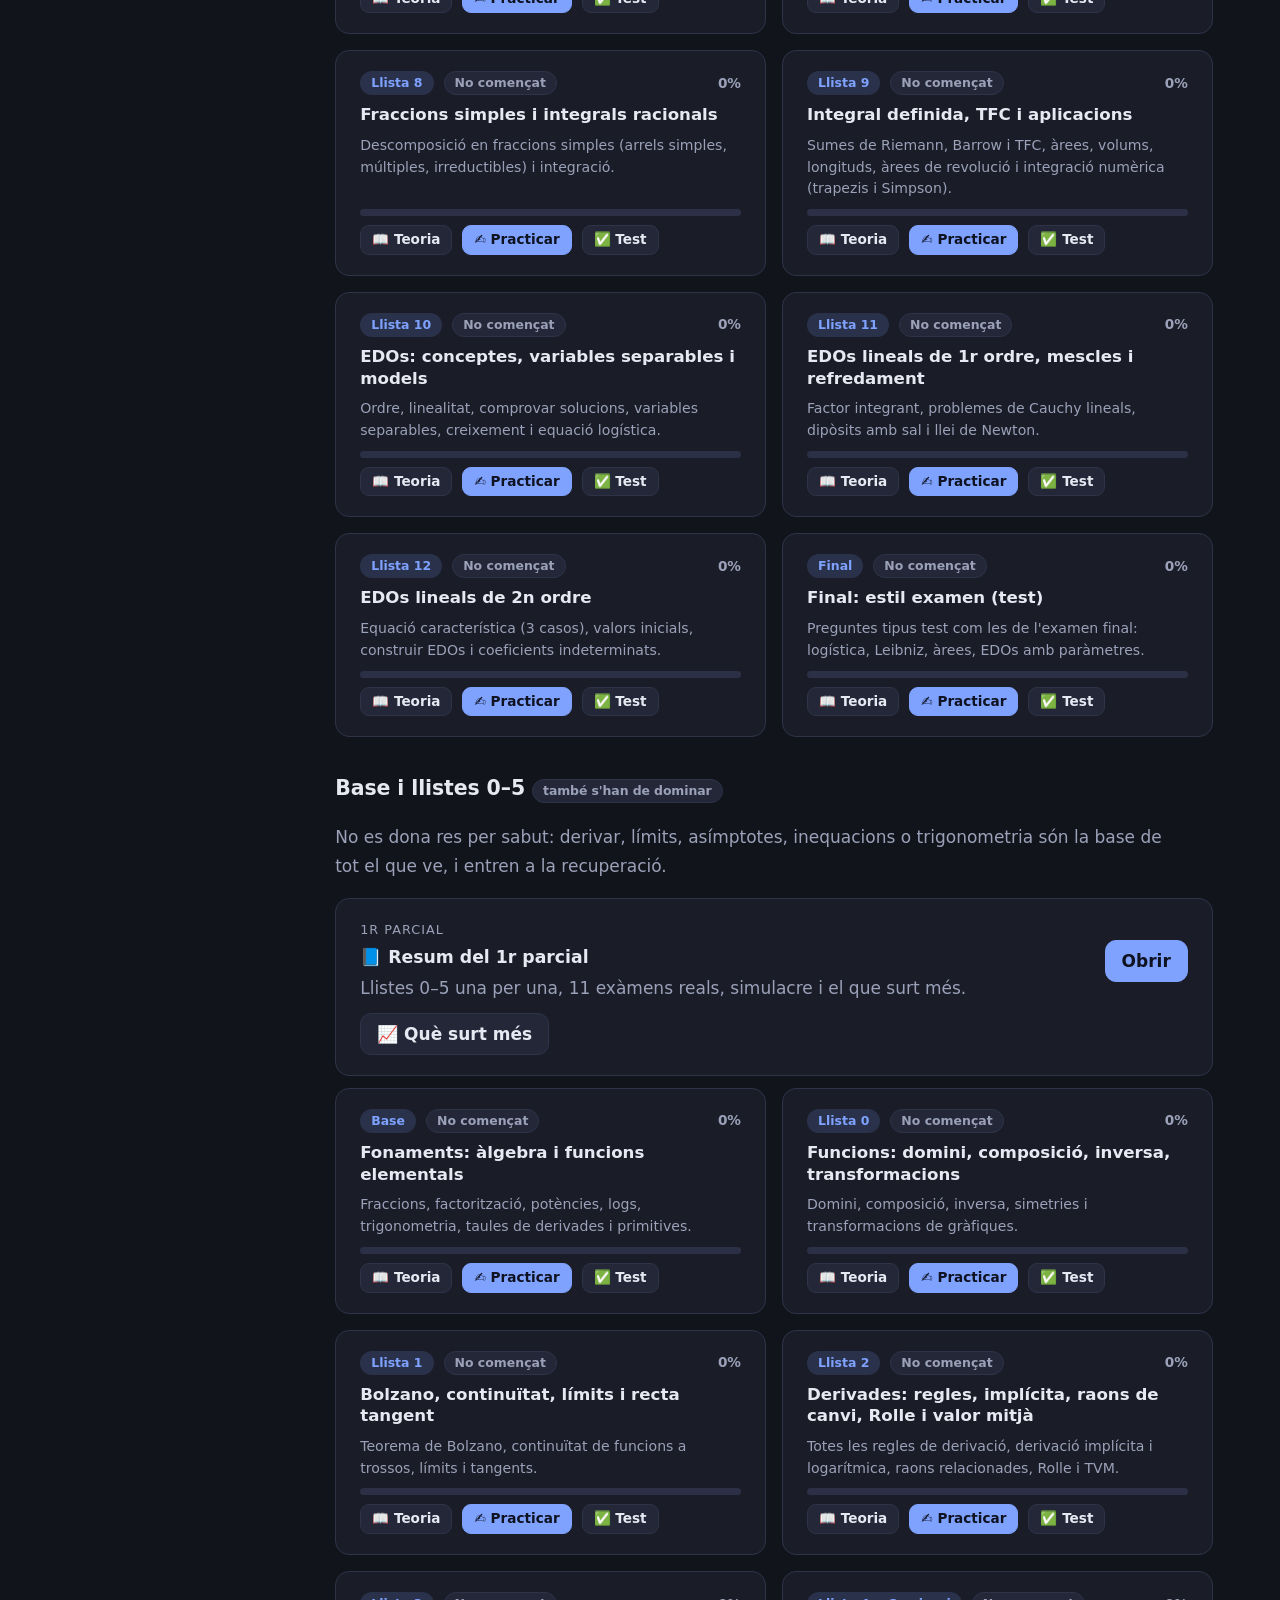
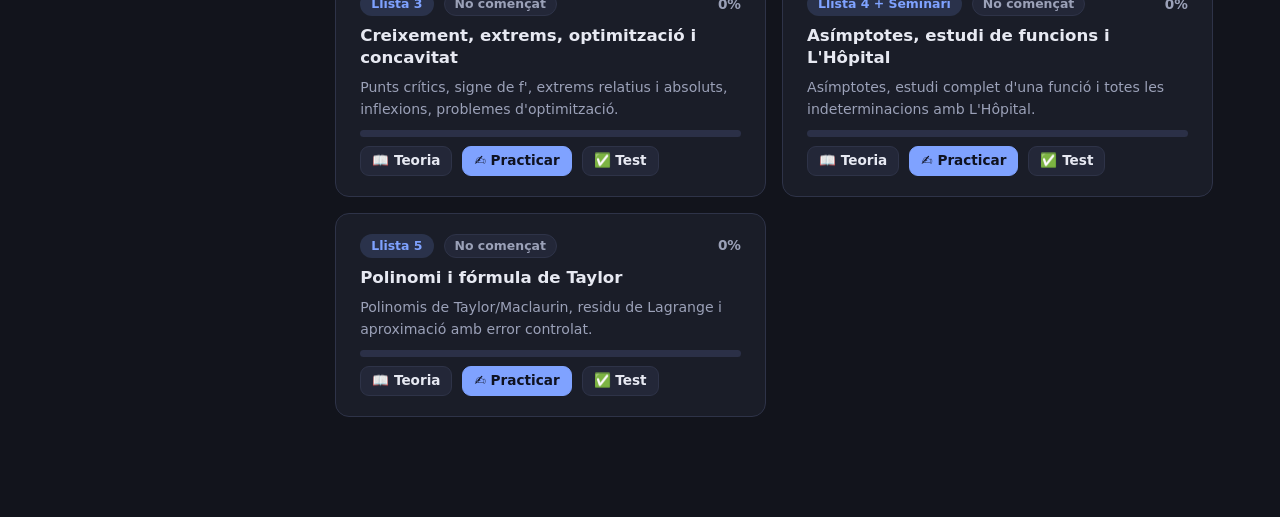
==== commit 1cf114c1: "Add files via upload" ====
--- a/index.html
+++ b/index.html
@@ -62,6 +62,7 @@
 <script src="js/learn.js"></script>
 <script src="js/gens_extra.js"></script>
 <script src="js/gens_p2.js"></script>
+<script src="js/gens_prim.js"></script>
 <script src="js/gens_jocs.js"></script>
 <script src="js/gens_tema.js"></script>
 <script src="js/sem3_rapid.js"></script>
@@ -82,5 +83,6 @@
 <script src="js/arbres.js"></script>
 <script src="js/sem3_ui.js"></script>
 <script src="js/estudi_ui.js"></script>
+<script src="js/grafics.js"></script>
 </body>
 </html>
--- a/css/style.css
+++ b/css/style.css
@@ -683,3 +683,39 @@
 .estxt { width: 100%; box-sizing: border-box; margin: 8px 0; padding: 8px; border-radius: 8px; border: 1px solid var(--border); background: var(--bg); color: inherit; font: inherit; resize: vertical; }
 .esmodel { margin-top: 8px; padding: 8px; border-radius: 8px; background: var(--panel3); }
 .eskey { display: flex; gap: 6px; align-items: flex-start; margin-top: 4px; }
+
+/* ----- 📊 Gràfics (grafics.js) ----- */
+:root { --gx-s1: #3987e5; --gx-s2: #d95926; --gx-none: #343849; --gx-r0: #646b86;
+  --gx-r1: #184f95; --gx-r2: #256abf; --gx-r3: #3987e5; --gx-r4: #6da7ec; --gx-r5: #9ec5f4; --gx-r6: #cde2fb; }
+.gx h2 { margin-top: 0; } .gx .card h3 { font-size: 1rem; margin: 18px 0 6px; color: var(--muted); }
+.gx-tiles { display: grid; grid-template-columns: repeat(auto-fill, minmax(150px, 1fr)); gap: 12px; margin: 14px 0 18px; }
+.gx-tile, .gx-ring { background: var(--panel); border: 1px solid var(--border); border-radius: 12px; padding: 12px 14px; text-align: center; }
+.gx-big { font-size: 1.7rem; font-weight: 800; line-height: 1.2; font-variant-numeric: tabular-nums; } .gx-big small { font-size: .9rem; color: var(--muted); font-weight: 600; }
+.gx-tl { font-size: .82rem; color: var(--text); font-weight: 600; margin-top: 2px; } .gx-sub { font-size: .74rem; color: var(--muted); }
+.gx-ring svg { display: block; margin: 0 auto; } .gx-ring-bg { fill: none; stroke: var(--panel3); stroke-width: 9; } .gx-ring-fg { fill: none; stroke: var(--gx-s1); stroke-width: 9; stroke-linecap: round; }
+.gx-ring text { fill: var(--text); font-size: 17px; font-weight: 800; }
+.gx-hb { display: grid; gap: 5px; margin: 8px 0; }
+.gx-row { display: grid; grid-template-columns: minmax(120px, 34%) 1fr 48px; gap: 10px; align-items: center; font-size: .86rem; }
+.gx-lab { overflow: hidden; text-overflow: ellipsis; white-space: nowrap; color: var(--text); } .gx-lab a { color: var(--text); }
+.gx-val { text-align: right; font-variant-numeric: tabular-nums; color: var(--muted); font-weight: 600; }
+.gx-track { position: relative; height: 14px; }
+.gx-grid i { position: absolute; top: -3px; bottom: -3px; width: 1px; background: var(--grid); }
+.gx-bar { position: absolute; left: 0; top: 0; bottom: 0; background: var(--gx-s1); border-radius: 0 4px 4px 0; min-width: 2px; }
+.gx-bar.gx-warnbar { background: var(--gx-s2); }
+.gx-axis { margin-top: 2px; } .gx-ticks { height: 16px; } .gx-ticks span { position: absolute; transform: translateX(-50%); font-size: .7rem; color: var(--muted); }
+.gx-stack { display: flex; gap: 2px; height: 16px; border-radius: 4px; overflow: hidden; } .gx-stack b { display: block; min-width: 3px; }
+.gx-sep { height: 6px; }
+.gx-leg { display: flex; flex-wrap: wrap; gap: 6px 14px; font-size: .78rem; color: var(--muted); margin: 6px 0; }
+.gx-leg i { display: inline-block; width: 11px; height: 11px; border-radius: 3px; margin-right: 5px; vertical-align: -1px; }
+.gx-svg { display: block; width: 100%; height: 170px; overflow: visible; }
+.gx-gl { stroke: var(--grid); stroke-width: 1; } .gx-ax { fill: var(--muted); font-size: 11px; }
+.gx-line { fill: none; stroke: var(--gx-s1); stroke-width: 2; stroke-linejoin: round; } .gx-dot { fill: var(--gx-s1); stroke: var(--panel2); stroke-width: 2; }
+.gx-chip { font-size: .66rem; padding: 0 6px; } .gx-fire { font-size: .72rem; }
+.gx-tbl { margin-top: 10px; font-size: .86rem; } .gx-tbl summary { cursor: pointer; color: var(--accent); }
+.gx-tbl .tblwrap { overflow-x: auto; } .gx-tbl table { font-size: .82rem; }
+#gxtip { position: fixed; z-index: 90; max-width: 320px; pointer-events: none; background: var(--panel3); color: var(--text); border: 1px solid var(--border); border-radius: 8px; padding: 6px 10px; font-size: .8rem; line-height: 1.45; box-shadow: 0 6px 22px rgba(0, 0, 0, .35); }
+@media (max-width: 700px) { .gx-row { grid-template-columns: 1fr 40px; gap: 2px 8px; font-size: .8rem; } .gx-row .gx-lab { grid-column: 1 / -1; white-space: normal; line-height: 1.3; margin-top: 4px; } .gx-axis .gx-lab { display: none; } .gx-tiles { grid-template-columns: repeat(2, 1fr); } .gx-svg { height: 140px; } }
+/* resum de cada arbre (arbres.js) */
+.tsum .card { margin: 0; } .tsum .chips { display: flex; flex-wrap: wrap; gap: 6px; margin-top: 8px; }
+.chip.bad { background: var(--bad-soft); color: var(--bad); border-color: transparent; }
+.tsum .chip { white-space: normal; text-align: left; }
